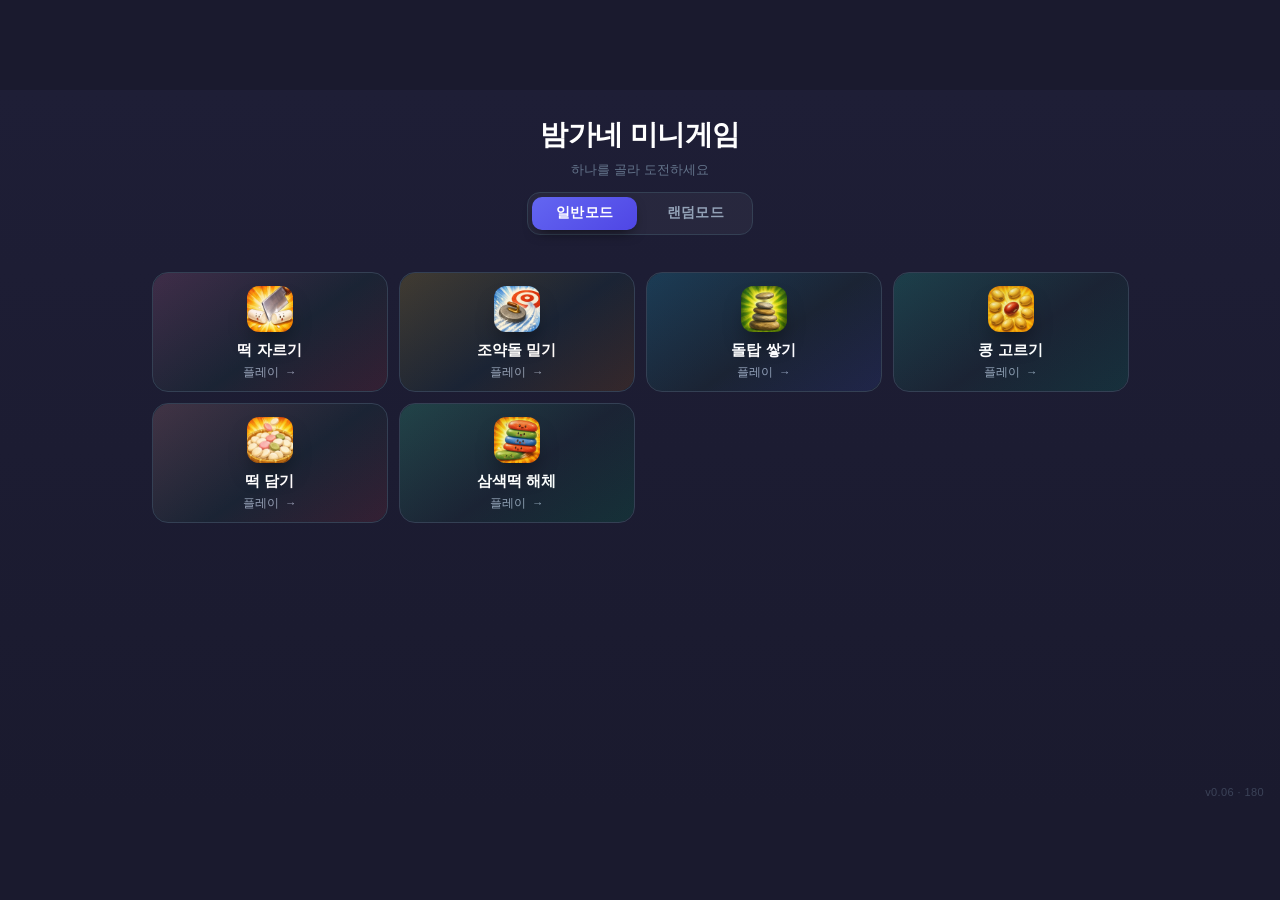
==== index.html @ a65d3664 "배포 1.11 — 조약돌이 더 부드럽게 밀린다, 성공기준 10px **미끄러짐을 두 단계로 나눴다**  "가다가 금방 뚝 멈춘다" 는 말을 듣고 재 보니 원인이 반대였다. 마찰이 " ====
<!doctype html>
<html lang="ko">
<head>
<meta charset="utf-8">
<meta name="viewport" content="width=device-width, initial-scale=1">
<!-- 게임 화면들은 이 줄을 갖고 있는데 목록만 빠져 있었다.
     그래서 게임은 새 파일로 도는데 목록은 옛것을 붙잡고 있어,
     화면 구석 버전 표시가 실제와 어긋나 보였다. -->
<meta http-equiv="cache-control" content="no-cache">
<link rel="icon" href="data:image/svg+xml,%3Csvg xmlns='http://www.w3.org/2000/svg' viewBox='0 0 32 32'%3E%3Crect width='32' height='32' rx='7' fill='%231a1a2e'/%3E%3Ccircle cx='16' cy='16' r='8.5' fill='none' stroke='%23ec4899' stroke-width='3'/%3E%3Ccircle cx='16' cy='16' r='2.5' fill='%23ec4899'/%3E%3C/svg%3E">
<title>밤가네 미니게임</title>
<link rel="stylesheet" href="common.css?v=180">
<style>
  /* 무대는 잘라 내기만 하고 스크롤이 없다. 목록은 게임이 늘수록 길어지므로
     이 칸만 굴러가게 해 둔다. 아래쪽에 여백을 둬야 마지막 줄이 바닥에 붙지 않는다. */
  .hub { position: absolute; inset: 0; display: flex;
         flex-direction: column; align-items: center;
         padding: 26px 0 28px; overflow-y: auto; overscroll-behavior: contain;
         --accent-1: #6366f1; --accent-2: #4f46e5; }
  /* 굴림대는 얇게. 방송 화면에 굵은 막대가 지나가면 눈에 거슬린다. */
  .hub::-webkit-scrollbar { width: 9px; }
  .hub::-webkit-scrollbar-track { background: transparent; }
  .hub::-webkit-scrollbar-thumb { background: rgba(255,255,255,.16);
                                  border-radius: 5px; border: 2px solid transparent;
                                  background-clip: content-box; }
  .hub::-webkit-scrollbar-thumb:hover { background: rgba(255,255,255,.3);
                                        background-clip: content-box; }
  .hub h1 { font-size: 28px; font-weight: 800; letter-spacing: -.5px; }
  .hub .lead { margin-top: 7px; font-size: 13px; color: var(--text-faint); }

  /* 모드 고르는 자리. 두 칸짜리 토글이라 지금 어느 쪽인지가 한눈에 보인다. */
  .modes { margin-top: 13px; display: flex; gap: 6px; padding: 4px;
           background: rgba(255,255,255,.045); border: 1px solid var(--line);
           border-radius: 13px; }
  .modes button {
    padding: 7px 24px 8px; font: inherit; font-size: 13.5px; font-weight: 700;
    color: var(--text-dim); background: none; border: 0; border-radius: 10px;
    cursor: pointer; letter-spacing: .2px;
    transition: background .16s, color .16s;
  }
  .modes button:hover { color: #fff; }
  .modes button.on {
    color: #fff; background: linear-gradient(145deg, var(--accent-1), var(--accent-2));
    box-shadow: 0 6px 14px -6px rgba(0,0,0,.8);
  }
  .modes button.on:hover { color: #fff; }

  /* 랜덤이 도는 동안 나오는 한 줄. 자리를 늘 차지해서 화면이 덜컥이지 않게 한다. */
  .note { margin-top: 9px; height: 17px; font-size: 12.5px; color: var(--text-faint);
          letter-spacing: .2px; }
  .note b { color: #fff; }

  /* 4열. 게임이 늘어 무대(720px) 를 넘기면 목록을 휠로 굴려 본다.
     열을 늘리거나 카드를 줄이면 게임이 더 늘 때마다 또 손봐야 한다.
     굴리게 두면 몇 개가 되든 그대로 쓴다. */
  .grid { margin-top: 11px; display: grid;
          grid-template-columns: repeat(4, 236px); gap: 11px; }

  /* 랜덤이 도는 동안은 카드를 눌러도 들어가지 않는다 */
  .grid.spinning .game { pointer-events: none; }

  /* 룰렛이 지금 짚고 있는 카드 */
  .game.spot { transform: translateY(-3px);
               border-color: rgba(255,255,255,.85);
               box-shadow: 0 0 0 2px rgba(255,255,255,.35),
                           0 16px 30px -14px rgba(0,0,0,.9); }
  /* 걸린 카드 */
  .game.won { animation: won-pop .55s ease-out; border-color: #fff; }
  @keyframes won-pop {
    0%   { transform: translateY(-3px) scale(1); }
    35%  { transform: translateY(-6px) scale(1.05); }
    100% { transform: translateY(-3px) scale(1); }
  }

  .game {
    display: flex; flex-direction: column; align-items: center;
    padding: 13px 16px 11px; text-decoration: none; color: inherit;
    transition: transform .18s, border-color .18s;
  }
  .game:hover { transform: translateY(-3px);
                border-color: color-mix(in srgb, var(--accent-1) 55%, var(--line)); }
  .game .tile { width: 46px; height: 46px; border-radius: 12px; }
  .game .tile svg { width: 25px; height: 25px; }

  /* .tile.pic 은 common.css 에 있다. 게임 상단 바도 같은 그림을 쓰기 때문이다. */
  .game .name { margin-top: 9px; font-size: 15px; font-weight: 700; }
  .game .go   { margin-top: 5px; font-size: 11.5px; color: var(--text-dim); }

  /* 아직 만들지 않은 게임. 자리만 잡아 두고 눌러도 넘어가지 않는다. */
  .game.soon { opacity: .38; cursor: default; }
  .game.soon:hover { transform: none; border-color: var(--line); }
  .game.soon .tile { filter: grayscale(.7); box-shadow: none; }
  .game.soon .go { color: var(--text-faint); }

  /* 이미 깬 게임. 랜덤모드일 때만 이렇게 보인다 —
     일반모드에서는 다시 하고 싶으면 그냥 누르면 된다. */
  .grid.rand .game.cleared { opacity: .3; pointer-events: none; }
  .grid.rand .game.cleared .tile { filter: grayscale(.85); box-shadow: none; }
  .grid.rand .game.cleared .go { color: var(--text-faint); }
  /* 깼다는 표시. 흐린 카드 위에서도 보이도록 초록으로 둔다. */
  .grid.rand .game.cleared .go::after { content: " ✓"; color: #4ade80; }

  /* 깬 기록을 지우는 버튼. 깬 것이 하나도 없으면 아예 안 보인다 —
     늘 떠 있으면 누를 일 없는 버튼이 화면만 차지한다. */
  .reset {
    margin-top: 9px; padding: 5px 13px 6px;
    font: inherit; font-size: 11.5px; font-weight: 700; letter-spacing: .2px;
    color: var(--text-dim); background: rgba(255,255,255,.05);
    border: 1px solid var(--line); border-radius: 9px; cursor: pointer;
    transition: background .16s, color .16s, border-color .16s;
  }
  .reset:hover { color: #fff; background: rgba(255,255,255,.1);
                 border-color: rgba(255,255,255,.3); }
  .reset[hidden] { display: none; }
</style>
</head>
<body>
<div id="fit"><div class="stage">
  <div class="hub">
    <h1>밤가네 미니게임</h1>
    <p class="lead">하나를 골라 도전하세요</p>
    <div class="modes">
      <button id="mNormal" class="on">일반모드</button>
      <button id="mRandom">랜덤모드</button>
    </div>
    <button class="reset" id="reset" hidden>깬 게임 초기화</button>
    <div class="note" id="note"></div>
    <div class="grid" id="grid"></div>
  </div>
</div></div>

<script src="common.js?v=180"></script>
<script src="sound.js?v=180"></script>
<script>
"use strict";

// 게임 목록. 여기에 한 줄 추가하면 허브에 바로 나온다.
//
// img 가 있으면 그 그림을 타일에 꽉 채워 넣고, 없으면 icon 의 선 그림을 쓴다.
// 2D 로 바꾼 게임부터 하나씩 그림을 붙여 나간다.
const GAMES = [
  { file: "ricecut.html",   name: "떡 자르기",       c1: "#ec4899", c2: "#e11d48", icon: "knife",
    img: "assets/_icons/ricecut.webp?v=180" },
  { file: "curling.html",   name: "조약돌 밀기",     c1: "#f59e0b", c2: "#ea580c", icon: "target",
    img: "assets/_icons/curling.webp?v=180" },
  { file: "stack.html",     name: "돌탑 쌓기",       c1: "#0ea5e9", c2: "#4f46e5", icon: "stack",
    img: "assets/_icons/stack.webp?v=180" },
  { file: "oddone.html",    name: "콩 고르기",       c1: "#14b8a6", c2: "#0d9488", icon: "odd",
    img: "assets/_icons/oddone.webp?v=180" },
  { file: "fill.html",      name: "떡 담기",         c1: "#fb7185", c2: "#e11d48", icon: "basket",
    img: "assets/_icons/fill.webp?v=180" },
  { file: "tower.html",     name: "삼색떡 해체",    c1: "#34d399", c2: "#059669", icon: "tower",
    img: "assets/_icons/tower.webp?v=180" },
];

// 아이콘은 선으로만 그린다. 배경 타일 색이 게임을 구분해 준다.
const ICONS = {
  knife: '<rect x="3" y="9" width="18" height="6" rx="3"/><path d="M12 3v18"/>',
  grid:  '<rect x="4" y="4" width="16" height="16" rx="2"/><path d="M9 4v16M15 4v16M4 9h16M4 15h16"/>',
  wire:  '<path d="M3 12c3-7 6 7 9 0s6 7 9 0"/>',
  watch: '<circle cx="12" cy="13" r="7"/><path d="M9 3h6M12 3v3M12 13l3-2.5"/>',
  target:'<circle cx="12" cy="12" r="8"/><circle cx="12" cy="12" r="4.5"/><circle cx="12" cy="12" r="1.2"/>',
  stack: '<rect x="4" y="16" width="16" height="4" rx="1"/><rect x="6.5" y="11" width="11" height="4" rx="1"/><rect x="9" y="6" width="6" height="4" rx="1"/>',
  bolt:  '<path d="M13 3 6 13h5l-1 8 7-10h-5z"/>',
  rings: '<circle cx="12" cy="12" r="8.5"/><circle cx="12" cy="12" r="4"/>',
  drop:  '<path d="M12 20a7 7 0 0 0 7-7c0-5-7-10-7-10S5 8 5 13a7 7 0 0 0 7 7z"/>',
  odd:   '<rect x="3" y="3" width="7" height="7" rx="1.5"/>'
       + '<rect x="14" y="3" width="7" height="7" rx="1.5"/>'
       + '<rect x="3" y="14" width="7" height="7" rx="1.5"/>'
       + '<circle cx="17.5" cy="17.5" r="4"/>',
  shear: '<path d="M4 4l10 10M20 4L10 14"/><circle cx="7" cy="18" r="2.6"/>'
       + '<circle cx="17" cy="18" r="2.6"/>',
  dial:  '<circle cx="12" cy="12" r="8"/><path d="M12 12l4-4M12 4v2"/>',
  // 후보 게임 아이콘
  basket:'<path d="M4 10h16l-1.6 9H5.6z"/><path d="M8 10l2.5-5M16 10l-2.5-5"/>',
  tower: '<rect x="5" y="16" width="14" height="4" rx="2"/>'
       + '<rect x="6.5" y="10.5" width="11" height="4" rx="2"/>'
       + '<rect x="8" y="5" width="8" height="4" rx="2"/>',
  beat:  '<path d="M4 18l9-9"/><path d="M12 10l4-4a2.5 2.5 0 0 1 3.5 3.5l-4 4z"/>'
       + '<path d="M4 18l-1 3 3-1"/>',
  doors: '<rect x="2.5" y="5" width="5" height="14" rx="1"/>'
       + '<rect x="9.5" y="5" width="5" height="14" rx="1"/>'
       + '<rect x="16.5" y="5" width="5" height="14" rx="1"/>'
       + '<path d="M6 12h.01M13 12h.01M20 12h.01"/>',
  // 곶감 두름 — 줄에 꿴 곶감을 몇 개인지 센다
  count: '<path d="M4 5h16"/><circle cx="8" cy="10" r="3"/><circle cx="15" cy="10" r="3"/>'
       + '<circle cx="8" cy="17" r="3"/><circle cx="15" cy="17" r="3"/>',
  // 장대와 떨어지는 감
  pole:  '<path d="M4 20L16 6"/><circle cx="18" cy="5" r="2.6"/>'
       + '<circle cx="11" cy="16" r="2.2"/><circle cx="6" cy="12" r="1.8"/>',
  // 장독 항아리 — 두드려 소리를 듣는다
  jar:   '<path d="M8 6h8l1.5 3c1.5 2 1.5 8 0 10H6.5c-1.5-2-1.5-8 0-10z"/>'
       + '<path d="M6 6h12"/>',
  // 연과 연줄
  kite:  '<path d="M12 3l6 6-6 6-6-6z"/><path d="M12 15v6"/><path d="M10 21c2-1 2-2 4-3"/>',
};

const grid = document.getElementById("grid");
for (const g of GAMES) {
  // 아직 안 만든 게임은 링크로 두지 않는다. 눌러도 아무 일이 없어야 한다.
  const a = document.createElement(g.soon ? "div" : "a");
  if (!g.soon) a.href = g.file;
  a.className = "game card tinted" + (g.soon ? " soon" : "");
  a.style.setProperty("--accent-1", g.c1);
  a.style.setProperty("--accent-2", g.c2);
  // 2D 그림이 있으면 타일을 그림으로 채우고, 없으면 예전 선 그림을 쓴다.
  const tile = g.img
    ? '<div class="tile pic"><img src="' + g.img + '" alt=""></div>'
    : '<div class="tile"><svg viewBox="0 0 24 24">' + ICONS[g.icon] + "</svg></div>";
  a.innerHTML = tile
    + '<div class="name">' + g.name + "</div>"
    + '<div class="go">' + (g.soon ? "준비 중" : "플레이 &nbsp;→") + "</div>";
  if (g.file) a.dataset.file = g.file;
  grid.appendChild(a);
}

/* ── 모드 ────────────────────────────────────────────────
   일반모드 — 목록에서 골라서 들어간다. 처음에는 늘 이쪽이다.
   랜덤모드 — 카드에 불이 차례로 돌다가 하나에 멈추고 그 게임으로 들어간다.

   바로 넘겨 버리지 않고 굳이 돌리는 이유는 방송용이기 때문이다.
   도는 몇 초가 "뭐 걸려라" 하는 시간이 되고 채팅이 반응할 틈이 된다.
   즉시 이동하면 시청자에게는 그냥 게임이 시작된 것과 구별되지 않는다. */

const mNormal = document.getElementById("mNormal");
const mRandom = document.getElementById("mRandom");
const note    = document.getElementById("note");

const reset = document.getElementById("reset");

// 준비 중인 게임은 뽑히면 안 된다
const 만든것 = [...grid.children].filter((el) => !el.classList.contains("soon"));

/* 이미 깬 게임은 랜덤 뽑기에서 뺀다.

   기록은 게임 화면에서 성공할 때 브라우저에 적힌다(common.js 의 깬기록).
   여기서는 읽어서 카드에 표시만 하고, 뽑을 때 빼면 된다.

   일반모드에서는 빼지 않는다 — 깬 게임을 다시 해보고 싶을 수 있고,
   그걸 막을 이유가 없다. 랜덤모드에서만 흐려지고 안 걸린다. */
let playable = 만든것;

function 깬것표시() {
  const 깸 = 깬기록.목록();
  let 수 = 0;
  for (const el of 만든것) {
    const 깼다 = 깸.indexOf(el.dataset.file) >= 0;
    el.classList.toggle("cleared", 깼다);
    if (깼다) 수++;
  }
  playable = 만든것.filter((el) => !el.classList.contains("cleared"));
  reset.hidden = 수 === 0;
  reset.textContent = "깬 게임 초기화 (" + 수 + ")";
  return 수;
}
깬것표시();

let spinTimer = 0;

function clearMarks() {
  for (const el of 만든것) el.classList.remove("spot", "won");
}

function toNormal() {
  clearTimeout(spinTimer); spinTimer = 0;
  clearMarks();
  grid.classList.remove("spinning", "rand");
  mNormal.classList.add("on");
  mRandom.classList.remove("on");
  note.textContent = "";
}

function toRandom() {
  // 이미 랜덤모드가 켜져 있어도 누르면 다시 돌아야 한다.
  // 게임에 들어갔다 뒤로가기로 돌아오면 랜덤모드가 켜진 채로 남는데,
  // 그때 이 버튼이 먹지 않으면 일반모드를 눌렀다 다시 눌러야 한다.
  // 진짜로 도는 중일 때만 막는다.
  if (grid.classList.contains("spinning")) return;
  mRandom.classList.add("on");
  mNormal.classList.remove("on");
  grid.classList.add("rand");
  깬것표시();
  spin();
}

function spin() {
  const n = playable.length;
  if (n === 0) {
    // 다 깼다. 그냥 아무 일도 안 일어나면 버튼이 고장 난 줄 안다.
    note.innerHTML = "<b>다 깼습니다</b> &nbsp;·&nbsp; 초기화하고 다시 하세요";
    return;
  }
  if (n === 1) { land(0); return; }      // 하나뿐이면 돌릴 것이 없다

  clearTimeout(spinTimer);               // 남아 있던 예약이 있으면 먼저 치운다
  grid.classList.add("spinning");
  clearMarks();

  // 걸릴 카드를 먼저 정하고, 거기서 멈추도록 걸음 수를 맞춘다.
  // 돌다가 멈춘 자리를 결과로 삼으면 게임 수에 따라 확률이 치우친다.
  // 걸릴 카드를 먼저 정한다. 그리고 **출발점**을 옮겨서 거기 멈추게 한다.
  //
  // 걸음 수를 늘려 맞추는 방법도 있지만 그러면 안 된다. 뒤로 갈수록 한 걸음이
  // 느려지는 구조라, 게임이 12개일 때 걸음 수가 22~33 으로 벌어지면
  // 도는 시간이 3.2초에서 6.4초까지 널뛴다. 출발점만 바꾸면 늘 같은 시간이다.
  //
  // 걸음 21, 50ms 로 시작해 한 걸음마다 7% 씩 느려진다
  //   → 50·(1.07^22−1)/0.07 ≈ 2.4초. 여기에 걸린 카드 보여주는 0.8초가 붙는다.
  // 더 끌면 방송에서 늘어지고, 더 짧으면 뭐가 도는지 보이지도 않는다.
  const winner = Math.floor(Math.random() * n);
  const steps = 21;
  const start = ((winner - steps) % n + n) % n;

  let i = 0;
  let wait = 50;                         // 처음엔 빠르게

  (function step() {
    const 지금 = (start + i) % n;
    playable[(start + i - 1 + n) % n].classList.remove("spot");
    playable[지금].classList.add("spot");
    Sound.crackle(0.8);
    note.textContent = "고르는 중…";

    if (i >= steps) { land(지금); return; }
    i++;
    wait *= 1.07;                        // 점점 느려진다
    spinTimer = setTimeout(step, wait);
  })();
}

function land(k) {
  spinTimer = 0;
  clearMarks();
  const el = playable[k];
  el.classList.add("spot", "won");
  const 이름 = el.querySelector(".name").textContent;
  note.innerHTML = "<b>" + 이름 + "</b> 걸렸습니다";
  Sound.success();

  // 걸린 카드를 잠깐 보여준 뒤에 넘어간다. 바로 넘기면 뭐가 걸렸는지 안 보인다.
  spinTimer = setTimeout(() => { location.href = el.getAttribute("href"); }, 800);
}

mNormal.addEventListener("click", toNormal);
mRandom.addEventListener("click", toRandom);

reset.addEventListener("click", () => {
  clearTimeout(spinTimer); spinTimer = 0;
  clearMarks();
  grid.classList.remove("spinning");
  깬기록.비우기();
  깬것표시();
  note.innerHTML = "<b>초기화</b> 했습니다";
  Sound.tick(1.3);
});

/* 게임에 들어갔다가 브라우저 뒤로가기로 돌아오면, 브라우저는 이 화면을
   떠날 때 모습 그대로 되살린다(bfcache). 룰렛이 돌던 상태에서 넘어갔으므로
   돌아오면 "도는 중" 인 채로 얼어 있고, 죽은 예약도 남아 있다.
   그대로 두면 랜덤모드 버튼이 먹지 않는다. 돌아올 때마다 풀어 준다.

   모드 토글은 건드리지 않는다. 랜덤모드로 갔다 왔으면 랜덤모드인 것이 맞고,
   그 상태에서 버튼을 누르면 바로 다시 돌아간다. */
addEventListener("pageshow", () => {
  clearTimeout(spinTimer); spinTimer = 0;
  clearMarks();
  grid.classList.remove("spinning");
  note.textContent = "";
  // 방금 그 게임을 깨고 돌아온 것일 수 있다. 기록을 다시 읽는다.
  깬것표시();
});
</script>
</body>
</html>
---- common.css ----
/* ─────────────────────────────────────────────────────────────
   밤가네 미니게임 — 공통 디자인
   모든 화면이 같은 크기의 무대(stage) 위에 그려진다.
   창을 어떻게 늘려도 비율이 고정되므로 OBS 구도가 틀어지지 않는다.
   ───────────────────────────────────────────────────────────── */

:root {
  /* 무대 크기 — 이 값이 모든 게임에서 동일하다.
     16:9 로 둔 이유: OBS 방송 화면과 같은 비율이라 창 캡처가 딱 맞고,
     배경 그림도 별도 주문 없이 그대로 들어간다. */
  --stage-w: 1280px;
  --stage-h: 720px;

  --bg:        #1a1a2e;
  --bg-top:    #1e1e36;
  --surface:   #1e2839;
  --surface-2: #182030;
  --line:      #344054;
  --line-soft: #2a3446;

  --text:      #ffffff;
  --text-dim:  #94a3b8;
  --text-faint:#64748b;

  --radius:    16px;
  --radius-sm: 12px;

  /* 게임마다 이 두 개만 바꾸면 강조색이 통째로 바뀐다 */
  --accent-1: #ec4899;
  --accent-2: #e11d48;

  /* 성공은 게임 색과 상관없이 항상 초록. 한눈에 알아보게 한다. */
  --ok: #22c55e;

  /* 시작·다시 버튼도 게임 색과 무관하게 항상 같은 핑크로 둔다.
     게임을 바꿔도 "누르는 자리"가 늘 같은 색이라 헷갈리지 않는다. */
  --btn-1: #ec4899;
  --btn-2: #e11d48;
}

* { box-sizing: border-box; margin: 0; padding: 0; }

html, body {
  height: 100%;
  background: var(--bg);
  color: var(--text);
  font-family: "Pretendard Variable", Pretendard, "맑은 고딕", "Malgun Gothic",
               -apple-system, "Segoe UI", sans-serif;
  -webkit-user-select: none; user-select: none;
  overflow: hidden;
}

/* ── 조작 프레임 ────────────────────────────────────────────
   방송은 OBS 창 캡처로 이 창을 통째로 잡아 화면에 얹는다.
   게임마다 조작 자리가 제각각이면 게임을 바꿀 때마다 방송 배치를 다시 잡아야 한다.
   그래서 모든 게임의 조작 화면이 이 한 틀 안에서만 돌게 한다.

   768 × 432 는 16:9 다. 잘라낸 결과가 그대로 방송 규격이 되도록 맞췄다.
   무대(1280×720)의 정확히 0.6배이기도 하다.

   규칙 카드·버튼·상단바는 프레임 밖이다. 진행자만 보면 되는 것들이라
   방송 화면에 안 나와도 된다.

   조작 알맹이가 이 틀보다 크면 안에 맞게 줄인다. 줄일 때는 그 게임의
   px 값을 전부 같은 수로 곱해야 한다 — 비율이 그대로여야 실력 기준이 안 바뀐다. */
:root { --play-w: 768px; --play-h: 432px; }

/* 프레임이 어디인지 눈으로 보려면 무대에 frame 을 붙인다.
   확인용이라 평소에는 안 보인다. */
.stage.frame .playslot { outline: 2px dashed rgba(255, 80, 80, .85); outline-offset: 0; }

/* 무대를 화면 가운데에 두고, 창 크기에 맞춰 통째로 확대·축소한다 */
#fit {
  position: fixed; inset: 0;
  display: grid; place-items: center;
  /* 트랙 크기를 화면에 못 박는다.
     이 줄이 없으면 트랙이 무대 원본 폭(1280px)까지 늘어난다.
     화면이 그보다 좁으면 — 휴대폰 세로가 그렇다 — 무대가 통째로
     화면 밖으로 밀려나 아무것도 안 보인다. 축소는 되지만 자리가 틀린다. */
  grid-template: 100% / 100%;
  overflow: hidden;
  background: var(--bg);
}
/* 확대 배율(--fit)과 회전(--rot)을 변수로 둔다.
   흔들림 같은 연출이 transform 을 덮어써도 배율이 풀리지 않게 하려는 것이다.
   --rot 은 휴대폰 세로 화면에서만 90deg 가 된다. 아래 fitStage 참고. */
.stage {
  width: var(--stage-w);
  height: var(--stage-h);
  position: relative;
  transform-origin: center center;
  transform: rotate(var(--rot, 0deg)) scale(var(--fit, 1));
  background: linear-gradient(180deg, var(--bg-top), var(--bg));
  overflow: hidden;
}

/* 화면이 켜질 때 한 번 부드럽게 떠오른다 */
#fit { animation: fade-in .3s ease-out; }
@keyframes fade-in { from { opacity: 0; } to { opacity: 1; } }

/* ── 카드 ───────────────────────────────────────────────── */
.card {
  position: relative;
  background: linear-gradient(145deg, var(--surface), var(--surface-2));
  border: 1px solid var(--line);
  border-radius: var(--radius);
}
/* 모서리에 강조색을 아주 옅게 깔아 카드마다 성격을 준다 */
.card.tinted::before {
  content: ""; position: absolute; inset: 0;
  border-radius: inherit; pointer-events: none;
  background: linear-gradient(145deg,
              color-mix(in srgb, var(--accent-1) 16%, transparent),
              transparent 55%,
              color-mix(in srgb, var(--accent-2) 14%, transparent));
}

/* ── 아이콘 타일 ─────────────────────────────────────────── */
.tile {
  display: grid; place-items: center;
  width: 64px; height: 64px;
  border-radius: var(--radius);
  background: linear-gradient(145deg, var(--accent-1), var(--accent-2));
  box-shadow: 0 14px 24px -10px rgba(0, 0, 0, .7);
}
.tile svg { width: 34px; height: 34px; stroke: #fff; fill: none;
            stroke-width: 2.4; stroke-linecap: round; stroke-linejoin: round; }
.tile.sm { width: 44px; height: 44px; border-radius: 12px; }
.tile.sm svg { width: 24px; height: 24px; }

/* 2D 그림 타일. 그림이 타일을 꽉 채우므로 밑에 깔린 색 그라데이션은 가려진다.
   목록 화면과 게임 상단 바가 같은 그림을 쓰게 하려고 공용에 둔다 —
   한쪽에만 두면 목록에서 본 그림과 들어가서 보는 그림이 달라진다. */
.tile.pic { background: none; overflow: hidden; border-radius: 15px; }
.tile.pic img { width: 100%; height: 100%; display: block; }
.tile.sm.pic { border-radius: 12px; }

/* ── 게임 화면 상단 바 ───────────────────────────────────── */
.topbar {
  height: 88px; display: flex; align-items: center; gap: 14px;
  padding: 0 28px; background: rgba(22, 22, 40, .92);
  border-bottom: 1px solid var(--line-soft);
}
.back {
  width: 38px; height: 38px; display: grid; place-items: center;
  border-radius: 10px; color: var(--text-dim);
  font-size: 22px; text-decoration: none; cursor: pointer;
}
.back:hover { background: rgba(255, 255, 255, .06); color: #fff; }
.titles h1 { font-size: 19px; font-weight: 700; letter-spacing: -.2px; }
.titles p  { font-size: 11px; color: var(--text-faint); margin-top: 3px; }

/* 소리 조절 — 상단 바 오른쪽 끝 */
.sndbox { margin-left: auto; position: relative; }
.mute {
  width: 40px; height: 40px;
  display: grid; place-items: center; cursor: pointer;
  border: 1px solid var(--line-soft); border-radius: 11px;
  background: transparent; color: var(--text-dim);
}
.mute:hover { background: rgba(255, 255, 255, .06); color: #fff; }
.mute svg { width: 19px; height: 19px; stroke: currentColor; fill: none;
            stroke-width: 2; stroke-linecap: round; stroke-linejoin: round; }
.mute.off { color: var(--text-faint); }

/* 펼쳐지는 손잡이 판. 상단 바 위에 겹쳐 뜨므로 자리를 차지하지 않는다 —
   자리를 내주면 게임 화면이 그만큼 밀려서 방송 배치가 어긋난다. */
.sndpanel {
  position: absolute; top: 47px; right: 0; z-index: 40;
  width: 208px; padding: 13px 15px 15px;
  background: rgba(20, 20, 36, .97);
  border: 1px solid var(--line-soft); border-radius: 13px;
  box-shadow: 0 18px 34px -12px rgba(0, 0, 0, .8);
  display: none;
}
.sndbox.open .sndpanel { display: block; }

.sndrow { display: grid; grid-template-columns: 1fr auto; gap: 2px 8px; cursor: pointer; }
.sndrow + .sndrow { margin-top: 13px; }
.sndrow .nm { font-size: 12.5px; font-weight: 700; color: var(--text-dim); }
.sndrow .pc { font-size: 12px; color: var(--text-faint);
              font-variant-numeric: tabular-nums; }

.sndrow input[type="range"] {
  grid-column: 1 / -1; width: 100%; margin: 7px 0 0; height: 16px;
  -webkit-appearance: none; appearance: none; background: transparent; cursor: pointer;
}
.sndrow input[type="range"]::-webkit-slider-runnable-track {
  height: 5px; border-radius: 3px; background: rgba(255, 255, 255, .14);
}
.sndrow input[type="range"]::-moz-range-track {
  height: 5px; border-radius: 3px; background: rgba(255, 255, 255, .14);
}
.sndrow input[type="range"]::-webkit-slider-thumb {
  -webkit-appearance: none; appearance: none;
  width: 15px; height: 15px; margin-top: -5px; border-radius: 50%;
  background: linear-gradient(145deg, var(--accent-1), var(--accent-2));
  border: 2px solid rgba(255, 255, 255, .9);
}
.sndrow input[type="range"]::-moz-range-thumb {
  width: 15px; height: 15px; border-radius: 50%; border: 2px solid rgba(255, 255, 255, .9);
  background: var(--accent-2);
}
/* 0 일 때는 손잡이도 꺼진 색으로. 숫자를 안 봐도 꺼졌다는 게 보여야 한다. */
.sndrow input.zero::-webkit-slider-thumb { background: #555a6b; border-color: rgba(255,255,255,.4); }
.sndrow input.zero::-moz-range-thumb { background: #555a6b; border-color: rgba(255,255,255,.4); }

/* ── 게임 화면 본문: 게임 영역 + 우측 규칙 ─────────────────
   규칙 카드는 자리를 차지하지 않고 떠 있다.
   한 칸을 내주면 게임이 그만큼 왼쪽으로 밀려서, 화면 한가운데에
   있어야 할 게임 요소가 무대 중심에서 벗어난다. */
.body {
  position: absolute; inset: 88px 0 0 0;
  display: grid; grid-template-columns: 1fr;
  padding: 24px 28px 28px;
}
.play { display: grid; place-items: center; }
.rules {
  position: absolute; right: 28px; top: 24px; width: 236px;
  padding: 20px 20px 22px;
}
.rules h2 { font-size: 12px; font-weight: 600; color: var(--text-dim); margin-bottom: 14px; }
.rules li { list-style: none; font-size: 12.5px; color: #cbd5e1;
            line-height: 1.5; padding-left: 12px; position: relative; margin-bottom: 9px; }
.rules li::before { content: "·"; position: absolute; left: 0; color: var(--text-faint); }
/* 성공 기준 줄은 한눈에 들어오게. 성공 판정과 같은 초록으로 맞춘다 —
   "이 색이 나오면 성공"이라는 것을 화면 여기저기서 같은 색으로 말해 준다.
   [성공기준] 딱지가 붙은 줄 전체를 물들인다. */
.rules li:has(b) { color: #4ade80; }
.rules li:has(b)::before { color: #4ade80; opacity: .8; }
.rules li b { color: #4ade80; font-weight: 700; letter-spacing: -.2px; }

/* ── 버튼 ───────────────────────────────────────────────────
   시작 · 자르기 · 다시가 모두 같은 버튼이다. 글자만 바뀐다.
   그래서 크기와 위치가 저절로 맞는다. */
.btn {
  font: inherit; font-weight: 800;
  font-size: var(--verdict-size); letter-spacing: 8px;
  color: #fff; cursor: pointer; box-sizing: border-box;
  /* 위쪽 성공·실패 칸과 크기를 정확히 맞추기 위해 테두리 두께까지 같게 둔다.
     아래쪽 여백을 줄인 만큼 ::after 안내 문구가 들어간다. */
  border: 2px solid transparent;
  min-width: 260px; padding: 6px 40px 5px; border-radius: 14px;
  background: linear-gradient(145deg, var(--btn-1), var(--btn-2));
  box-shadow: 0 14px 26px -14px var(--btn-2);
}
.btn:hover  { filter: brightness(1.08); }
.btn:active { transform: translateY(1px); }

/* 조작 안내는 버튼 안에 넣는다. 버튼 글자가 시작→자르기→다시 로 바뀌어도
   남아 있어야 하므로 ::after 로 붙인다. */
.btn::after {
  content: "(space)"; display: block;
  font-size: 12px; font-weight: 600; letter-spacing: 0;
  opacity: .75; margin-top: 3px;
}
.hint { display: none; }

/* 목록 화면 오른쪽 아래 구석의 버전. 시청자에게는 의미 없는 글자라
   눈에 안 띄게 두되, 두 화면을 견줄 때는 읽을 수 있을 만큼만 남긴다. */
#ver {
  position: absolute; right: 16px; bottom: 12px;
  font-size: 11px; letter-spacing: .4px;
  color: var(--text-faint); opacity: .45;
  font-variant-numeric: tabular-nums; pointer-events: none;
}

/* 홈으로 나가는 버튼. 시작 버튼 오른쪽에 작게 붙는다.
   위쪽 상단바에도 뒤로가기(←)가 있지만 화면 맨 위 구석이라 멀다.
   판이 끝나고 손이 이미 시작 버튼에 있을 때 바로 누를 수 있어야 한다.

   자리를 흐름에 끼워 넣지 않고 띄워서 붙인다. 나란히 놓으면 둘을 합친
   폭이 가운데 정렬되면서 시작 버튼이 왼쪽으로 밀리는데,
   게임 화면 구성이 전부 그 버튼을 가운데 두고 잡혀 있기 때문이다. */
.controls { position: relative; }
.btn.home {
  /* 도전 버튼 오른끝이 50%+130px 이다. 45px 쯤 떼어 놓아야 딸린 버튼이 아니라
     따로 있는 버튼으로 보인다. 오른쪽 규칙 카드(1016)와도 안 겹친다. */
  position: absolute; top: 50%; left: calc(50% + 175px);
  transform: translateY(-50%);
  min-width: 0; padding: 9px 15px 10px;
  font-size: 13px; font-weight: 700; letter-spacing: .5px;
  border-radius: 10px; text-decoration: none; white-space: nowrap;
  background: linear-gradient(145deg, #3b82f6, #2563eb);
  box-shadow: 0 8px 16px -10px #1d4ed8;
}
.btn.home::after { content: none; }        /* (space) 안내는 시작 버튼만 */
.btn.home:active { transform: translateY(-50%) translateY(1px); }

/* ── 판정 ───────────────────────────────────────────────────
   "성공 · 오차 · 다시" 세 글자 크기를 하나로 맞춘다.
   성공 기준만 작게 남겨 참고용으로 둔다. */
:root { --verdict-size: 30px; }

.verdict { text-align: center; }
/* 성공·실패 칸은 아래 버튼과 똑같은 크기로 맞춘다 */
.verdict .mark {
  display: inline-block; box-sizing: border-box;
  min-width: 260px; padding: 14px 40px; border-radius: 14px;
  font-size: var(--verdict-size); font-weight: 800; letter-spacing: 8px;
  border: 2px solid transparent;
}
/* 아래 버튼은 색이 꽉 차 있어 더 커 보인다.
   판정 칸에도 옅은 배경을 깔아 두 블록의 무게를 맞춘다. */
.verdict.ok .mark {
  border-color: var(--ok); color: #eafff2;
  background: color-mix(in srgb, var(--ok) 18%, transparent);
}
.verdict.fail .mark {
  border-color: var(--line); color: #cbd5e1;
  background: rgba(255, 255, 255, .05);
}
.verdict .detail { margin-top: 18px; font-size: var(--verdict-size); font-weight: 800; }
.verdict .sub    { margin-top: 8px; font-size: 12.5px; color: var(--text-dim); }

/* ── 판정 연출 ───────────────────────────────────────────────
   결과가 툭 나타나기만 하면 방송에서 순간이 안 산다.
   성공은 초록 광채가 한 번 퍼지고, 실패는 화면이 짧게 흔들린다. */

.verdict { animation: verdict-in .34s cubic-bezier(.2, .9, .25, 1.35) both; }
@keyframes verdict-in {
  from { opacity: 0; transform: translateY(12px) scale(.93); }
  to   { opacity: 1; transform: none; }
}

/* 성공 칸에서 초록 테두리가 한 번 퍼져 나간다 */
.verdict.ok .mark { animation: mark-pulse 1s ease-out .1s; }
@keyframes mark-pulse {
  0%   { box-shadow: 0 0 0 0 color-mix(in srgb, var(--ok) 60%, transparent); }
  70%  { box-shadow: 0 0 0 18px transparent; }
  100% { box-shadow: 0 0 0 0 transparent; }
}
/* 실패 칸은 고개를 젓듯 좌우로 */
.verdict.fail .mark { animation: mark-no .3s ease-out .06s; }
@keyframes mark-no {
  0%, 100% { transform: translateX(0); }
  25%      { transform: translateX(-7px); }
  75%      { transform: translateX(7px); }
}

/* 무대 전체에 한 번 덮이는 빛. 가장자리에서 안쪽으로 스민다.
   기본값을 투명으로 둔다. 애니메이션이 돌지 않는 상황에서도
   덮개가 화면에 남지 않게 하려는 것이다. */
.fx { position: absolute; inset: 0; pointer-events: none; z-index: 5; opacity: 0; }

/* 성공 — 한 박자에 세 겹이 겹친다.
   ① 흰 빛이 확 터지고 ② 초록이 가장자리로 번지고 ③ 고리가 퍼져 나간다.
   가장자리 번짐 하나만 있던 예전에는 "떴다" 는 느낌이 없었다. */
.fx-ok {
  background:
    radial-gradient(circle at center, rgba(255,255,255,.55) 0%, transparent 38%),
    radial-gradient(ellipse at center, transparent 40%,
                    color-mix(in srgb, var(--ok) 46%, transparent) 100%);
  animation: fx-bloom .62s cubic-bezier(.12,.8,.3,1) forwards;
}
@keyframes fx-bloom {
  0%   { opacity: 0;  transform: scale(1.10); }
  8%   { opacity: 1;  transform: scale(1.00); }
  30%  { opacity: .7; }
  100% { opacity: 0;  transform: scale(1.02); }
}

/* 퍼져 나가는 고리. 터진 자리가 어디인지 눈이 따라가게 해 준다. */
.fx-ring {
  position: absolute; left: 50%; top: 50%; width: 220px; height: 220px;
  margin: -110px 0 0 -110px; border-radius: 50%;
  border: 3px solid color-mix(in srgb, var(--ok) 85%, #fff);
  pointer-events: none; z-index: 6; opacity: 0;
  animation: fx-ring .58s cubic-bezier(.1,.75,.3,1) forwards;
}
@keyframes fx-ring {
  0%   { opacity: .9; transform: scale(.25); border-width: 5px; }
  100% { opacity: 0;  transform: scale(3.6); border-width: 1px; }
}

/* 실패 — 붉은 기가 안쪽까지 밀고 들어오고 화면이 잠깐 어두워진다 */
.fx-fail {
  background:
    radial-gradient(circle at center, rgba(0,0,0,.30) 0%, transparent 55%),
    radial-gradient(ellipse at center, transparent 34%, rgba(225, 29, 72, .52) 100%);
  animation: fx-hit .46s ease-out forwards;
}
@keyframes fx-hit {
  0%   { opacity: 0; }
  7%   { opacity: 1; }
  40%  { opacity: .55; }
  100% { opacity: 0; }
}

/* 흔들림에도 확대 배율과 회전을 그대로 물려준다. 안 그러면 화면이 튄다.
   폭을 키우고 앞쪽에 몰아 넣었다. 처음 한 방이 세야 맞은 느낌이 난다. */
.stage.shake { animation: stage-shake .40s cubic-bezier(.2,.7,.3,1); }
@keyframes stage-shake {
  0%       { transform: rotate(var(--rot, 0deg)) scale(var(--fit, 1)) translate(0, 0); }
  8%       { transform: rotate(var(--rot, 0deg)) scale(var(--fit, 1)) translate(-15px, 6px); }
  20%      { transform: rotate(var(--rot, 0deg)) scale(var(--fit, 1)) translate(13px, -6px); }
  34%      { transform: rotate(var(--rot, 0deg)) scale(var(--fit, 1)) translate(-10px, 4px); }
  50%      { transform: rotate(var(--rot, 0deg)) scale(var(--fit, 1)) translate(7px, -3px); }
  68%      { transform: rotate(var(--rot, 0deg)) scale(var(--fit, 1)) translate(-4px, 2px); }
  84%      { transform: rotate(var(--rot, 0deg)) scale(var(--fit, 1)) translate(2px, -1px); }
  100%     { transform: rotate(var(--rot, 0deg)) scale(var(--fit, 1)) translate(0, 0); }
}

/* 성공 순간 화면이 한 번 부풀었다 돌아온다.
   흔들림이 "맞았다" 면 이건 "터졌다" 에 해당한다. */
.stage.punch { animation: stage-punch .34s cubic-bezier(.15,.85,.3,1); }
@keyframes stage-punch {
  0%   { transform: rotate(var(--rot, 0deg)) scale(var(--fit, 1)); }
  22%  { transform: rotate(var(--rot, 0deg)) scale(calc(var(--fit, 1) * 1.022)); }
  100% { transform: rotate(var(--rot, 0deg)) scale(var(--fit, 1)); }
}

/* 움직임을 줄여 달라는 설정이면 연출을 모두 끈다 */
@media (prefers-reduced-motion: reduce) {
  #fit, .verdict, .verdict .mark, .fx, .stage.shake { animation: none; }
  .fx { display: none; }
}
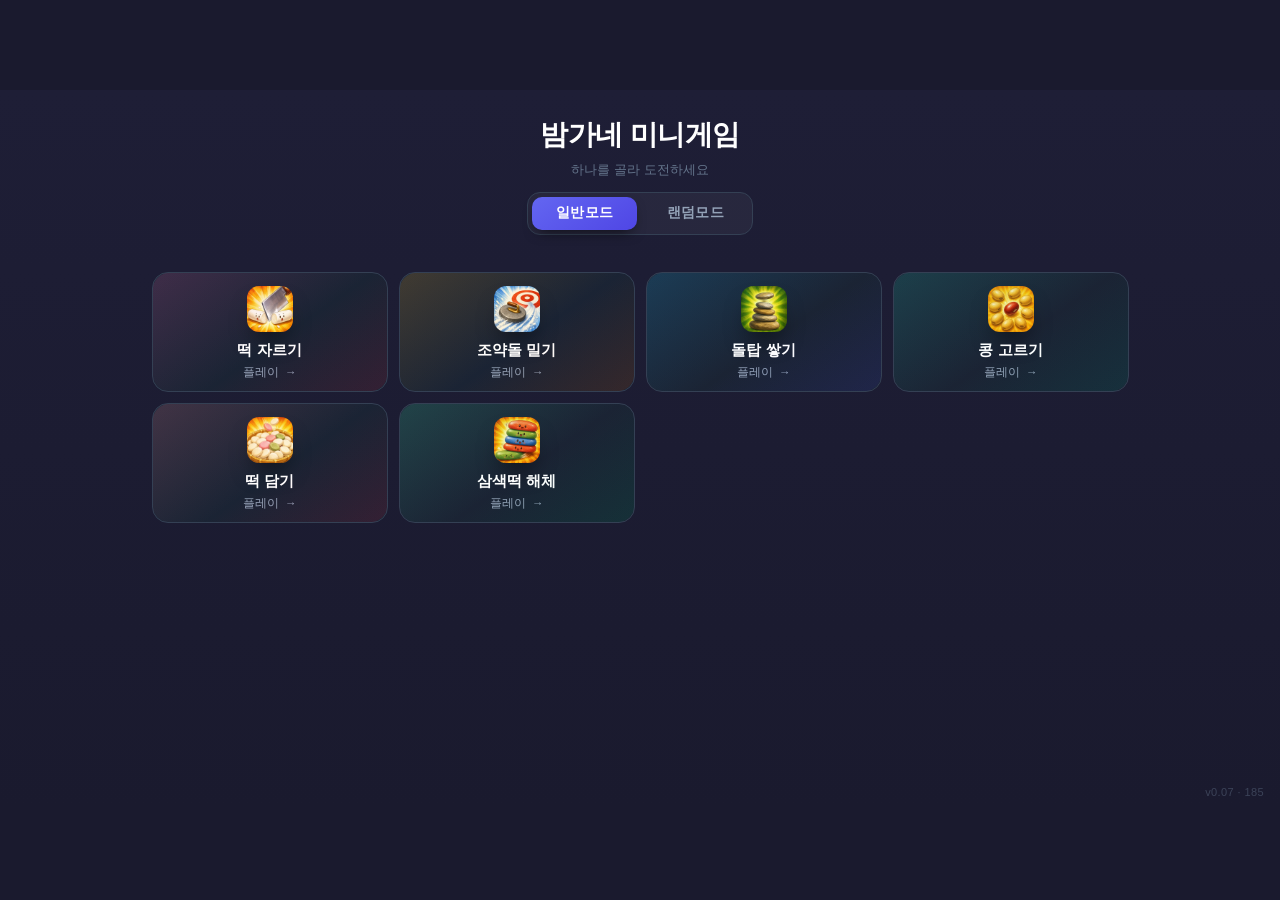
==== commit 8d3eb783: "배포 1.12 — 홈화면 배경음악, 떡 담기 흐트러져 담기기 홈화면 배경음악 (3번 곡 고정)   틀기 시작하는 자리가 상단 바(.topbar)가 있는 화면만 대상으로 잡아서   " ====
--- a/index.html
+++ b/index.html
@@ -9,7 +9,7 @@
 <meta http-equiv="cache-control" content="no-cache">
 <link rel="icon" href="data:image/svg+xml,%3Csvg xmlns='http://www.w3.org/2000/svg' viewBox='0 0 32 32'%3E%3Crect width='32' height='32' rx='7' fill='%231a1a2e'/%3E%3Ccircle cx='16' cy='16' r='8.5' fill='none' stroke='%23ec4899' stroke-width='3'/%3E%3Ccircle cx='16' cy='16' r='2.5' fill='%23ec4899'/%3E%3C/svg%3E">
 <title>밤가네 미니게임</title>
-<link rel="stylesheet" href="common.css?v=180">
+<link rel="stylesheet" href="common.css?v=185">
 <style>
   /* 무대는 잘라 내기만 하고 스크롤이 없다. 목록은 게임이 늘수록 길어지므로
      이 칸만 굴러가게 해 둔다. 아래쪽에 여백을 둬야 마지막 줄이 바닥에 붙지 않는다. */
@@ -129,8 +129,8 @@
   </div>
 </div></div>
 
-<script src="common.js?v=180"></script>
-<script src="sound.js?v=180"></script>
+<script src="common.js?v=185"></script>
+<script src="sound.js?v=185"></script>
 <script>
 "use strict";
 
@@ -140,17 +140,17 @@
 // 2D 로 바꾼 게임부터 하나씩 그림을 붙여 나간다.
 const GAMES = [
   { file: "ricecut.html",   name: "떡 자르기",       c1: "#ec4899", c2: "#e11d48", icon: "knife",
-    img: "assets/_icons/ricecut.webp?v=180" },
+    img: "assets/_icons/ricecut.webp?v=185" },
   { file: "curling.html",   name: "조약돌 밀기",     c1: "#f59e0b", c2: "#ea580c", icon: "target",
-    img: "assets/_icons/curling.webp?v=180" },
+    img: "assets/_icons/curling.webp?v=185" },
   { file: "stack.html",     name: "돌탑 쌓기",       c1: "#0ea5e9", c2: "#4f46e5", icon: "stack",
-    img: "assets/_icons/stack.webp?v=180" },
+    img: "assets/_icons/stack.webp?v=185" },
   { file: "oddone.html",    name: "콩 고르기",       c1: "#14b8a6", c2: "#0d9488", icon: "odd",
-    img: "assets/_icons/oddone.webp?v=180" },
+    img: "assets/_icons/oddone.webp?v=185" },
   { file: "fill.html",      name: "떡 담기",         c1: "#fb7185", c2: "#e11d48", icon: "basket",
-    img: "assets/_icons/fill.webp?v=180" },
+    img: "assets/_icons/fill.webp?v=185" },
   { file: "tower.html",     name: "삼색떡 해체",    c1: "#34d399", c2: "#059669", icon: "tower",
-    img: "assets/_icons/tower.webp?v=180" },
+    img: "assets/_icons/tower.webp?v=185" },
 ];
 
 // 아이콘은 선으로만 그린다. 배경 타일 색이 게임을 구분해 준다.
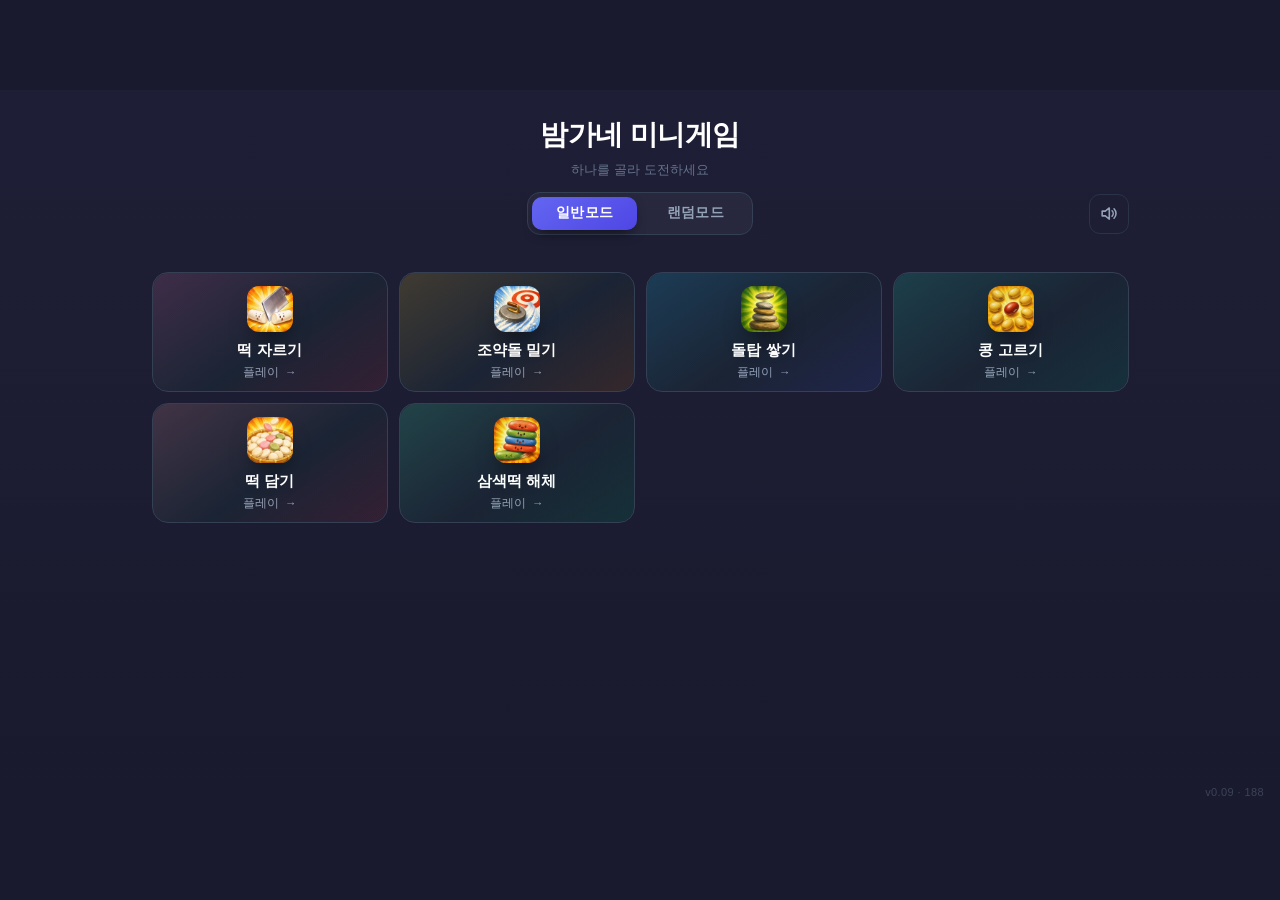
==== commit 541a00bc: "배포 1.13 — 홈화면 소리 조절, 전체 음소거 토글 홈화면에도 소리 조절   상단 바에만 붙어 있어서 게임에 들어가야만 소리를 줄일 수 있었다.   붙일 자리를 찾을 때 상단 " ====
--- a/index.html
+++ b/index.html
@@ -9,7 +9,7 @@
 <meta http-equiv="cache-control" content="no-cache">
 <link rel="icon" href="data:image/svg+xml,%3Csvg xmlns='http://www.w3.org/2000/svg' viewBox='0 0 32 32'%3E%3Crect width='32' height='32' rx='7' fill='%231a1a2e'/%3E%3Ccircle cx='16' cy='16' r='8.5' fill='none' stroke='%23ec4899' stroke-width='3'/%3E%3Ccircle cx='16' cy='16' r='2.5' fill='%23ec4899'/%3E%3C/svg%3E">
 <title>밤가네 미니게임</title>
-<link rel="stylesheet" href="common.css?v=185">
+<link rel="stylesheet" href="common.css?v=188">
 <style>
   /* 무대는 잘라 내기만 하고 스크롤이 없다. 목록은 게임이 늘수록 길어지므로
      이 칸만 굴러가게 해 둔다. 아래쪽에 여백을 둬야 마지막 줄이 바닥에 붙지 않는다. */
@@ -28,8 +28,27 @@
   .hub h1 { font-size: 28px; font-weight: 800; letter-spacing: -.5px; }
   .hub .lead { margin-top: 7px; font-size: 13px; color: var(--text-faint); }
 
-  /* 모드 고르는 자리. 두 칸짜리 토글이라 지금 어느 쪽인지가 한눈에 보인다. */
-  .modes { margin-top: 13px; display: flex; gap: 6px; padding: 4px;
+  /* 모드 고르는 가로줄.
+
+     소리 조절을 이 줄 오른쪽 끝에 붙인다. 같은 줄에 넣되 **띄워서** 놓는 것은
+     모드 토글이 화면 정가운데를 지켜야 하기 때문이다. 같은 흐름에 나란히 두면
+     소리 조절 너비의 절반만큼 토글이 왼쪽으로 밀린다.
+
+     오른쪽 끝은 **목록의 오른쪽 끝선**에 맞춘다. 무대 가장자리에 붙이면 목록보다
+     한참 밖으로 나가 혼자 떠 보인다. 줄 너비를 목록 너비로 맞춰 두고 오른쪽에
+     붙이는 방식인데, 그 너비는 아래 스크립트가 목록을 재서 넣는다 —
+     여기에 977px 이라고 박아 두면 열 수가 바뀔 때 어긋난다.
+
+     z-index 를 주는 것은 꼭 필요하다. transform 이 붙은 상자는 그 자체로
+     쌓임 맥락을 만들어서, 안에 있는 판의 z-index 가 밖으로 통하지 않는다.
+     그대로 두면 판이 뒤에 오는 타일에 가린다. */
+  .moderow { position: relative; margin-top: 13px;
+             display: flex; justify-content: center; }
+  .moderow .sndbox { position: absolute; right: 0; top: 50%; z-index: 50;
+                     transform: translateY(-50%); margin-left: 0; }
+
+  /* 두 칸짜리 토글이라 지금 어느 쪽인지가 한눈에 보인다. */
+  .modes { display: flex; gap: 6px; padding: 4px;
            background: rgba(255,255,255,.045); border: 1px solid var(--line);
            border-radius: 13px; }
   .modes button {
@@ -119,9 +138,11 @@
   <div class="hub">
     <h1>밤가네 미니게임</h1>
     <p class="lead">하나를 골라 도전하세요</p>
-    <div class="modes">
-      <button id="mNormal" class="on">일반모드</button>
-      <button id="mRandom">랜덤모드</button>
+    <div class="moderow sndmount">
+      <div class="modes">
+        <button id="mNormal" class="on">일반모드</button>
+        <button id="mRandom">랜덤모드</button>
+      </div>
     </div>
     <button class="reset" id="reset" hidden>깬 게임 초기화</button>
     <div class="note" id="note"></div>
@@ -129,8 +150,8 @@
   </div>
 </div></div>
 
-<script src="common.js?v=185"></script>
-<script src="sound.js?v=185"></script>
+<script src="common.js?v=188"></script>
+<script src="sound.js?v=188"></script>
 <script>
 "use strict";
 
@@ -140,17 +161,17 @@
 // 2D 로 바꾼 게임부터 하나씩 그림을 붙여 나간다.
 const GAMES = [
   { file: "ricecut.html",   name: "떡 자르기",       c1: "#ec4899", c2: "#e11d48", icon: "knife",
-    img: "assets/_icons/ricecut.webp?v=185" },
+    img: "assets/_icons/ricecut.webp?v=188" },
   { file: "curling.html",   name: "조약돌 밀기",     c1: "#f59e0b", c2: "#ea580c", icon: "target",
-    img: "assets/_icons/curling.webp?v=185" },
+    img: "assets/_icons/curling.webp?v=188" },
   { file: "stack.html",     name: "돌탑 쌓기",       c1: "#0ea5e9", c2: "#4f46e5", icon: "stack",
-    img: "assets/_icons/stack.webp?v=185" },
+    img: "assets/_icons/stack.webp?v=188" },
   { file: "oddone.html",    name: "콩 고르기",       c1: "#14b8a6", c2: "#0d9488", icon: "odd",
-    img: "assets/_icons/oddone.webp?v=185" },
+    img: "assets/_icons/oddone.webp?v=188" },
   { file: "fill.html",      name: "떡 담기",         c1: "#fb7185", c2: "#e11d48", icon: "basket",
-    img: "assets/_icons/fill.webp?v=185" },
+    img: "assets/_icons/fill.webp?v=188" },
   { file: "tower.html",     name: "삼색떡 해체",    c1: "#34d399", c2: "#059669", icon: "tower",
-    img: "assets/_icons/tower.webp?v=185" },
+    img: "assets/_icons/tower.webp?v=188" },
 ];
 
 // 아이콘은 선으로만 그린다. 배경 타일 색이 게임을 구분해 준다.
@@ -214,6 +235,15 @@
   grid.appendChild(a);
 }
 
+/* 모드 줄의 너비를 목록 너비에 맞춘다. 소리 조절이 그 줄의 오른쪽 끝에 붙으므로
+   이렇게 해야 목록의 오른쪽 끝선과 딱 맞는다. 숫자를 박아 두지 않는 것은
+   배포 빌드가 게임 수에 따라 열 수를 바꾸기 때문이다 — 그때 같이 따라온다.
+
+   offsetWidth 를 쓰는 것은 무대에 걸린 확대·축소(--fit)를 타지 않는 값이라서다.
+   getBoundingClientRect 로 재면 창 크기에 따라 값이 달라진다. */
+const 모드줄 = document.querySelector(".moderow");
+if (모드줄) 모드줄.style.width = grid.offsetWidth + "px";
+
 /* ── 모드 ────────────────────────────────────────────────
    일반모드 — 목록에서 골라서 들어간다. 처음에는 늘 이쪽이다.
    랜덤모드 — 카드에 불이 차례로 돌다가 하나에 멈추고 그 게임으로 들어간다.
--- a/common.css
+++ b/common.css
@@ -174,6 +174,34 @@
   display: none;
 }
 .sndbox.open .sndpanel { display: block; }
+
+/* 전체 음소거 토글. 손잡이 위에 놓이고 아래와는 선으로 나눈다 —
+   두 갈래를 한꺼번에 끄는 것이라 같은 층으로 보이면 안 된다. */
+.sndmute {
+  width: 100%; display: flex; align-items: center; justify-content: space-between;
+  gap: 10px; padding: 0 0 12px; margin-bottom: 12px;
+  font: inherit; background: none; border: 0;
+  border-bottom: 1px solid var(--line-soft); cursor: pointer;
+}
+.sndmute .nm { font-size: 12.5px; font-weight: 700; color: var(--text-dim); }
+.sndmute:hover .nm { color: #fff; }
+.sndmute.on .nm { color: #fff; }
+/* 미닫이 손잡이. 켜지면 왼쪽 끝의 알이 오른쪽으로 간다 */
+.sndmute .sw {
+  position: relative; flex: none; width: 38px; height: 21px; border-radius: 11px;
+  background: rgba(255, 255, 255, .1); border: 1px solid var(--line-soft);
+  transition: background .16s;
+}
+.sndmute .sw::after {
+  content: ""; position: absolute; top: 2px; left: 2px;
+  width: 15px; height: 15px; border-radius: 50%; background: #8b90a3;
+  transition: transform .16s, background .16s;
+}
+.sndmute.on .sw { background: #6366f1; border-color: #6366f1; }
+.sndmute.on .sw::after { transform: translateX(17px); background: #fff; }
+
+/* 음소거 중에는 아래 손잡이를 흐리게. 만질 수는 있다 — 풀었을 때 쓸 값이다. */
+.sndpanel.muted .sndrow { opacity: .42; }
 
 .sndrow { display: grid; grid-template-columns: 1fr auto; gap: 2px 8px; cursor: pointer; }
 .sndrow + .sndrow { margin-top: 13px; }
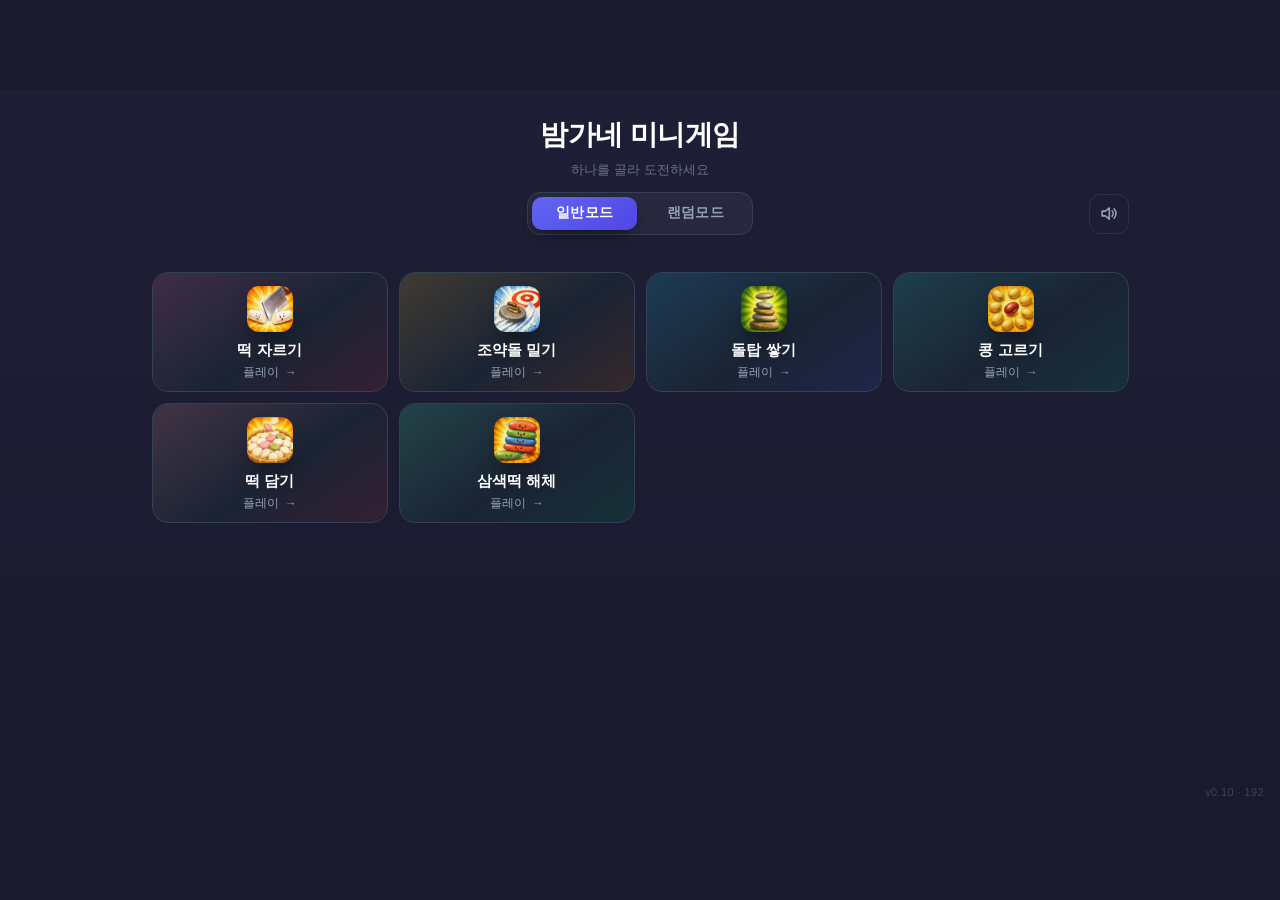
==== commit f5f897a4: "배포 1.14 — 소리 설정이 화면끼리 어긋나던 것 게임에서 소리를 줄이고 목록으로 돌아오면 목록은 줄이기 전 크기였다. 설정 자체는 브라우저 저장소에 잘 들어가 있었다. 이미 열" ====
--- a/index.html
+++ b/index.html
@@ -9,7 +9,7 @@
 <meta http-equiv="cache-control" content="no-cache">
 <link rel="icon" href="data:image/svg+xml,%3Csvg xmlns='http://www.w3.org/2000/svg' viewBox='0 0 32 32'%3E%3Crect width='32' height='32' rx='7' fill='%231a1a2e'/%3E%3Ccircle cx='16' cy='16' r='8.5' fill='none' stroke='%23ec4899' stroke-width='3'/%3E%3Ccircle cx='16' cy='16' r='2.5' fill='%23ec4899'/%3E%3C/svg%3E">
 <title>밤가네 미니게임</title>
-<link rel="stylesheet" href="common.css?v=188">
+<link rel="stylesheet" href="common.css?v=192">
 <style>
   /* 무대는 잘라 내기만 하고 스크롤이 없다. 목록은 게임이 늘수록 길어지므로
      이 칸만 굴러가게 해 둔다. 아래쪽에 여백을 둬야 마지막 줄이 바닥에 붙지 않는다. */
@@ -150,8 +150,8 @@
   </div>
 </div></div>
 
-<script src="common.js?v=188"></script>
-<script src="sound.js?v=188"></script>
+<script src="common.js?v=192"></script>
+<script src="sound.js?v=192"></script>
 <script>
 "use strict";
 
@@ -161,17 +161,17 @@
 // 2D 로 바꾼 게임부터 하나씩 그림을 붙여 나간다.
 const GAMES = [
   { file: "ricecut.html",   name: "떡 자르기",       c1: "#ec4899", c2: "#e11d48", icon: "knife",
-    img: "assets/_icons/ricecut.webp?v=188" },
+    img: "assets/_icons/ricecut.webp?v=192" },
   { file: "curling.html",   name: "조약돌 밀기",     c1: "#f59e0b", c2: "#ea580c", icon: "target",
-    img: "assets/_icons/curling.webp?v=188" },
+    img: "assets/_icons/curling.webp?v=192" },
   { file: "stack.html",     name: "돌탑 쌓기",       c1: "#0ea5e9", c2: "#4f46e5", icon: "stack",
-    img: "assets/_icons/stack.webp?v=188" },
+    img: "assets/_icons/stack.webp?v=192" },
   { file: "oddone.html",    name: "콩 고르기",       c1: "#14b8a6", c2: "#0d9488", icon: "odd",
-    img: "assets/_icons/oddone.webp?v=188" },
+    img: "assets/_icons/oddone.webp?v=192" },
   { file: "fill.html",      name: "떡 담기",         c1: "#fb7185", c2: "#e11d48", icon: "basket",
-    img: "assets/_icons/fill.webp?v=188" },
+    img: "assets/_icons/fill.webp?v=192" },
   { file: "tower.html",     name: "삼색떡 해체",    c1: "#34d399", c2: "#059669", icon: "tower",
-    img: "assets/_icons/tower.webp?v=188" },
+    img: "assets/_icons/tower.webp?v=192" },
 ];
 
 // 아이콘은 선으로만 그린다. 배경 타일 색이 게임을 구분해 준다.
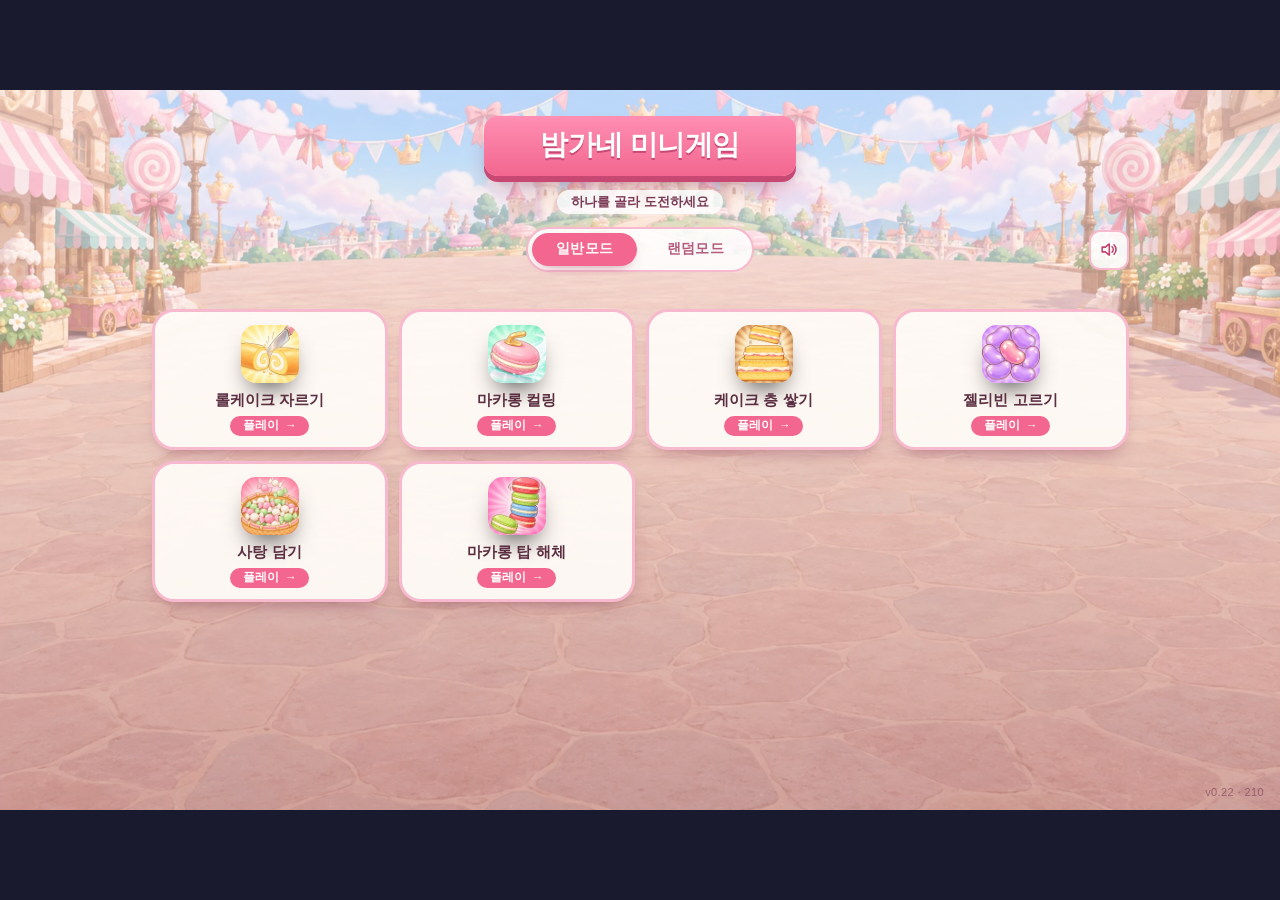
==== commit c1d89a6e: "배포 1.15 — 과자 왕국 테마 6종 + 홈화면 - 떡 자르기 → 롤케이크 자르기, 조약돌 밀기 → 마카롱 컬링, 돌탑 쌓기 → 케이크 층 쌓기,   콩 고르기 → 젤리빈 고르기" ====
--- a/index.html
+++ b/index.html
@@ -9,7 +9,7 @@
 <meta http-equiv="cache-control" content="no-cache">
 <link rel="icon" href="data:image/svg+xml,%3Csvg xmlns='http://www.w3.org/2000/svg' viewBox='0 0 32 32'%3E%3Crect width='32' height='32' rx='7' fill='%231a1a2e'/%3E%3Ccircle cx='16' cy='16' r='8.5' fill='none' stroke='%23ec4899' stroke-width='3'/%3E%3Ccircle cx='16' cy='16' r='2.5' fill='%23ec4899'/%3E%3C/svg%3E">
 <title>밤가네 미니게임</title>
-<link rel="stylesheet" href="common.css?v=192">
+<link rel="stylesheet" href="common.css?v=210">
 <style>
   /* 무대는 잘라 내기만 하고 스크롤이 없다. 목록은 게임이 늘수록 길어지므로
      이 칸만 굴러가게 해 둔다. 아래쪽에 여백을 둬야 마지막 줄이 바닥에 붙지 않는다. */
@@ -131,6 +131,65 @@
   .reset:hover { color: #fff; background: rgba(255,255,255,.1);
                  border-color: rgba(255,255,255,.3); }
   .reset[hidden] { display: none; }
+
+  /* ── 과자 왕국 테마 (홈화면) ─────────────────────────────────
+     시안 A(과자 왕국 광장)로 정했다 — assets/_style/sweets-v1/hub/mock-A.png.
+     사용자 조정 (2026-10-09): 안내 문구는 그대로, 플레이 표시와 카드 테두리는 게임마다 다른 색을 빼고
+     **분홍 하나로 통일**. 그래서 카드에 게임별 색(--accent-1/2)을 물들이던 tinted 층을 끈다.
+     배경 그림: assets/_hub/hub-bg.webp (왕관 축제 광장). 화면 장식만 바꾼다 — 목록·모드·랜덤 동작은 그대로. */
+  .stage { background: url('assets/_hub/hub-bg.webp?v=210') center / cover no-repeat; }
+  .stage::before { content: ""; position: absolute; inset: 0; pointer-events: none;
+                   background: linear-gradient(180deg, rgba(255,240,246,.55), rgba(255,240,246,.25) 40%,
+                                                       rgba(120,50,80,.25)); }
+  .hub { --pink: #f2668f; --pink-soft: #f6b9cd; --plum: #5b2f42; }
+  .hub::-webkit-scrollbar-thumb { background: rgba(194,65,111,.35); background-clip: content-box; }
+  .hub::-webkit-scrollbar-thumb:hover { background: rgba(194,65,111,.55); background-clip: content-box; }
+
+  /* 제목 — 리본 현수막 */
+  .hub h1 { padding: 10px 56px 12px; color: #fff; font-weight: 900;
+            background: linear-gradient(#ff8fb3, var(--pink)); border-radius: 14px;
+            box-shadow: 0 6px 0 #c84874, 0 14px 24px -10px rgba(120,30,60,.6);
+            text-shadow: 0 2px 0 #c84874; }
+  .hub .lead { margin-top: 14px; padding: 3px 14px; font-weight: 700; color: #7a3954;
+               background: rgba(255,255,255,.82); border-radius: 999px; }
+
+  /* 모드 토글 · 소리 단추 */
+  .hub .modes { background: rgba(255,255,255,.88); border: 2px solid var(--pink-soft); border-radius: 999px; }
+  .hub .modes button { color: #b45a7d; border-radius: 999px; font-weight: 800; }
+  .hub .modes button:hover { color: var(--pink); }
+  .hub .modes button.on { color: #fff; background: var(--pink); box-shadow: 0 6px 14px -8px rgba(160,40,80,.7); }
+  .hub .modes button.on:hover { color: #fff; }
+  .hub .mute { background: rgba(255,255,255,.88); border: 2px solid var(--pink-soft); color: #c2416f; }
+  .hub .mute:hover { background: #fff; color: var(--pink); }
+  .hub .mute.off { color: #c9a3b2; }
+
+  .hub .note { color: #7a3954; text-shadow: 0 1px 0 rgba(255,255,255,.8); font-weight: 700; }
+  .hub .note b { color: #c2416f; }
+  .hub .reset { color: #b45a7d; background: rgba(255,255,255,.88); border: 2px solid var(--pink-soft); border-radius: 999px; }
+  .hub .reset:hover { color: var(--pink); background: #fff; border-color: var(--pink); }
+
+  /* 게임 카드 — 크림색 쿠키 카드, 테두리는 분홍 하나 */
+  .hub .game.card { background: rgba(255,251,247,.95); border: 3px solid var(--pink-soft); border-radius: 22px;
+                    color: var(--plum); box-shadow: 0 10px 18px -10px rgba(120,40,70,.55); }
+  .hub .game.card.tinted::before { display: none; }
+  .hub .game:hover { border-color: var(--pink); }
+  .hub .game .tile { width: 58px; height: 58px; }
+  .hub .game .tile.pic { border-radius: 15px; }
+  .hub .game .name { margin-top: 8px; font-weight: 800; color: var(--plum); }
+  /* 플레이 표시 — 분홍 알약 하나로 통일 */
+  .hub .game .go { margin-top: 6px; padding: 2px 13px 3px; border-radius: 999px;
+                   font-weight: 700; color: #fff; background: var(--pink); }
+  .hub .game.soon .go { background: #cdb7c0; color: #fff; }
+  .hub .game.soon:hover { border-color: var(--pink-soft); }
+  .hub .grid.rand .game.cleared .go { background: #cdb7c0; color: #fff; }
+  .hub .grid.rand .game.cleared .go::after { color: #fff; }
+
+  /* 랜덤 룰렛 — 짚고 있는 카드는 분홍 빛, 걸린 카드는 진한 분홍 테두리 */
+  .hub .game.spot { border-color: #fff;
+                    box-shadow: 0 0 0 4px var(--pink), 0 0 22px rgba(242,102,143,.85); }
+  .hub .game.won { border-color: var(--pink); }
+
+  #ver { color: #7a3954; opacity: .6; }
 </style>
 </head>
 <body>
@@ -150,8 +209,8 @@
   </div>
 </div></div>
 
-<script src="common.js?v=192"></script>
-<script src="sound.js?v=192"></script>
+<script src="common.js?v=210"></script>
+<script src="sound.js?v=210"></script>
 <script>
 "use strict";
 
@@ -160,18 +219,18 @@
 // img 가 있으면 그 그림을 타일에 꽉 채워 넣고, 없으면 icon 의 선 그림을 쓴다.
 // 2D 로 바꾼 게임부터 하나씩 그림을 붙여 나간다.
 const GAMES = [
-  { file: "ricecut.html",   name: "떡 자르기",       c1: "#ec4899", c2: "#e11d48", icon: "knife",
-    img: "assets/_icons/ricecut.webp?v=192" },
-  { file: "curling.html",   name: "조약돌 밀기",     c1: "#f59e0b", c2: "#ea580c", icon: "target",
-    img: "assets/_icons/curling.webp?v=192" },
-  { file: "stack.html",     name: "돌탑 쌓기",       c1: "#0ea5e9", c2: "#4f46e5", icon: "stack",
-    img: "assets/_icons/stack.webp?v=192" },
-  { file: "oddone.html",    name: "콩 고르기",       c1: "#14b8a6", c2: "#0d9488", icon: "odd",
-    img: "assets/_icons/oddone.webp?v=192" },
-  { file: "fill.html",      name: "떡 담기",         c1: "#fb7185", c2: "#e11d48", icon: "basket",
-    img: "assets/_icons/fill.webp?v=192" },
-  { file: "tower.html",     name: "삼색떡 해체",    c1: "#34d399", c2: "#059669", icon: "tower",
-    img: "assets/_icons/tower.webp?v=192" },
+  { file: "ricecut.html",   name: "롤케이크 자르기",       c1: "#ec4899", c2: "#e11d48", icon: "knife",
+    img: "assets/_icons/ricecut-sweets.webp?v=210" },
+  { file: "curling.html",   name: "마카롱 컬링",     c1: "#f59e0b", c2: "#ea580c", icon: "target",
+    img: "assets/_icons/curling-sweets.webp?v=210" },
+  { file: "stack.html",     name: "케이크 층 쌓기",       c1: "#0ea5e9", c2: "#4f46e5", icon: "stack",
+    img: "assets/_icons/stack-sweets.webp?v=210" },
+  { file: "oddone.html",    name: "젤리빈 고르기",       c1: "#14b8a6", c2: "#0d9488", icon: "odd",
+    img: "assets/_icons/oddone-sweets.webp?v=210" },
+  { file: "fill.html",      name: "사탕 담기",       c1: "#fb7185", c2: "#e11d48", icon: "basket",
+    img: "assets/_icons/fill-candy.webp?v=210" },
+  { file: "tower.html",     name: "마카롱 탑 해체",    c1: "#34d399", c2: "#059669", icon: "tower",
+    img: "assets/_icons/tower-sweets.webp?v=210" },
 ];
 
 // 아이콘은 선으로만 그린다. 배경 타일 색이 게임을 구분해 준다.
@@ -209,6 +268,8 @@
   // 장대와 떨어지는 감
   pole:  '<path d="M4 20L16 6"/><circle cx="18" cy="5" r="2.6"/>'
        + '<circle cx="11" cy="16" r="2.2"/><circle cx="6" cy="12" r="1.8"/>',
+  // 베개 — 솜이 든 둥근 네모와 바느질 선
+  pillow:'<rect x="3" y="7" width="18" height="10" rx="4"/><path d="M7 7v10M17 7v10"/>',
   // 장독 항아리 — 두드려 소리를 듣는다
   jar:   '<path d="M8 6h8l1.5 3c1.5 2 1.5 8 0 10H6.5c-1.5-2-1.5-8 0-10z"/>'
        + '<path d="M6 6h12"/>',
--- a/common.css
+++ b/common.css
@@ -444,3 +444,44 @@
   .fx { display: none; }
 }
 
+
+/* ── 과자 왕국 테마 ─────────────────────────────────────────────
+   <body class="theme-sweets"> 를 단 게임에만 걸린다. 아직 한옥인 게임은 그대로다.
+   그림체 기준은 assets/_style/sweets-v1/_그림체.md.
+
+   배경이 밝은 파스텔이라 한옥 때는 없던 문제가 생긴다.
+   ① 흰 안내 글씨가 밝은 바닥에 묻힌다   → 글줄 뒤에 자두빛 반투명 받침
+   ② 짙은 남색 규칙 카드가 혼자 떠 보인다 → 크림빛 카드에 갈색 글씨
+   ③ 한옥 배경을 누르던 갈색 덧칠이 파스텔을 탁하게 만든다 → 자두빛으로 옅게
+   여기 한 곳에서 정해 두어야 게임마다 받침 색이 달라지는 일이 없다.
+   화면 장식만 바꾼다. 판정·규칙과는 상관이 없다. */
+body.theme-sweets .topbar {
+  background: rgba(110, 46, 78, .42);
+  border-bottom-color: rgba(255, 255, 255, .18);
+}
+body.theme-sweets .stage::before {
+  background: linear-gradient(180deg, rgba(70,24,48,.10) 0%, rgba(70,24,48,0) 26%,
+                                      rgba(70,24,48,.06) 62%, rgba(70,24,48,.30) 100%);
+}
+/* 안내줄 받침. 글자 폭만큼만 깔리도록 width: fit-content + 좌우 margin auto.
+   비어 있을 때는 받침만 숨긴다 — 자리를 없애면 글이 생길 때 아래 버튼이 덜컥 밀린다. */
+body.theme-sweets .status,
+body.theme-sweets .ratio {
+  color: #f6e3ee;
+  text-shadow: 0 2px 6px rgba(40, 10, 26, .55);
+  width: fit-content; margin-left: auto; margin-right: auto;
+  padding: 2px 18px 4px;
+  background: rgba(92, 34, 64, .62); border-radius: 999px;
+  box-shadow: 0 6px 18px -8px rgba(40, 10, 26, .7);
+}
+body.theme-sweets .status:empty,
+body.theme-sweets .ratio:empty { background: transparent; box-shadow: none; }
+body.theme-sweets .rules.card {
+  background: rgba(255, 249, 251, .90); border-color: #f4c2d4;
+}
+body.theme-sweets .rules h2 { color: #c2416f; }
+body.theme-sweets .rules li { color: #5b3a47; word-break: keep-all; }
+body.theme-sweets .rules li::before { color: #d98aa8; }
+body.theme-sweets .rules li:has(b),
+body.theme-sweets .rules li:has(b)::before,
+body.theme-sweets .rules li b { color: #15924f; }
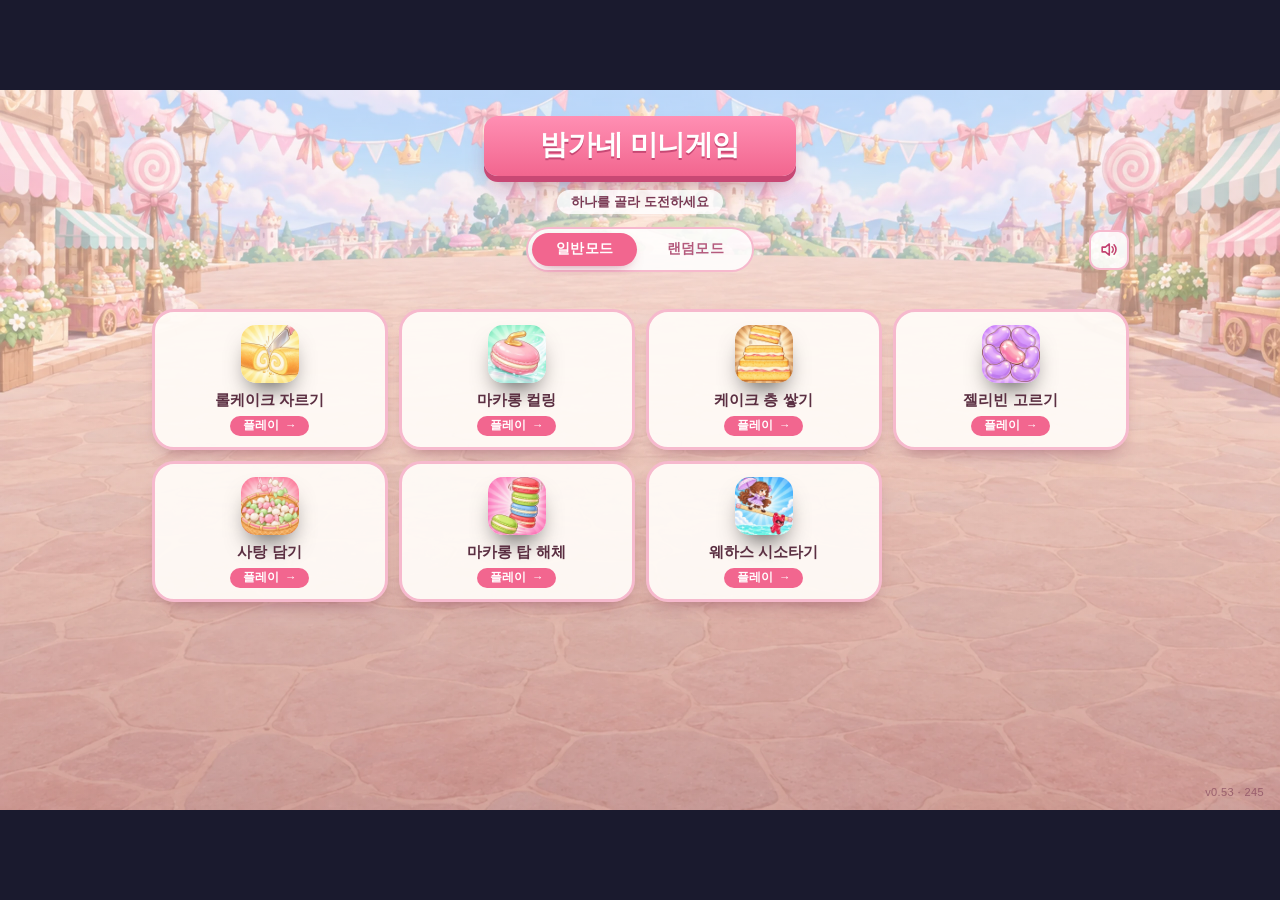
==== commit 5ca55b90: "배포 1.16 — 웨하스 시소타기 추가 - 새 게임 "웨하스 시소타기" (내부 0.53): 젤리곰이 매달린 시소 위에서 30초 버티기.   A·D(←→) 이동 · 스페이스 대시. " ====
--- a/index.html
+++ b/index.html
@@ -9,7 +9,7 @@
 <meta http-equiv="cache-control" content="no-cache">
 <link rel="icon" href="data:image/svg+xml,%3Csvg xmlns='http://www.w3.org/2000/svg' viewBox='0 0 32 32'%3E%3Crect width='32' height='32' rx='7' fill='%231a1a2e'/%3E%3Ccircle cx='16' cy='16' r='8.5' fill='none' stroke='%23ec4899' stroke-width='3'/%3E%3Ccircle cx='16' cy='16' r='2.5' fill='%23ec4899'/%3E%3C/svg%3E">
 <title>밤가네 미니게임</title>
-<link rel="stylesheet" href="common.css?v=210">
+<link rel="stylesheet" href="common.css?v=245">
 <style>
   /* 무대는 잘라 내기만 하고 스크롤이 없다. 목록은 게임이 늘수록 길어지므로
      이 칸만 굴러가게 해 둔다. 아래쪽에 여백을 둬야 마지막 줄이 바닥에 붙지 않는다. */
@@ -137,7 +137,7 @@
      사용자 조정 (2026-10-09): 안내 문구는 그대로, 플레이 표시와 카드 테두리는 게임마다 다른 색을 빼고
      **분홍 하나로 통일**. 그래서 카드에 게임별 색(--accent-1/2)을 물들이던 tinted 층을 끈다.
      배경 그림: assets/_hub/hub-bg.webp (왕관 축제 광장). 화면 장식만 바꾼다 — 목록·모드·랜덤 동작은 그대로. */
-  .stage { background: url('assets/_hub/hub-bg.webp?v=210') center / cover no-repeat; }
+  .stage { background: url('assets/_hub/hub-bg.webp?v=245') center / cover no-repeat; }
   .stage::before { content: ""; position: absolute; inset: 0; pointer-events: none;
                    background: linear-gradient(180deg, rgba(255,240,246,.55), rgba(255,240,246,.25) 40%,
                                                        rgba(120,50,80,.25)); }
@@ -209,8 +209,8 @@
   </div>
 </div></div>
 
-<script src="common.js?v=210"></script>
-<script src="sound.js?v=210"></script>
+<script src="common.js?v=245"></script>
+<script src="sound.js?v=245"></script>
 <script>
 "use strict";
 
@@ -220,17 +220,19 @@
 // 2D 로 바꾼 게임부터 하나씩 그림을 붙여 나간다.
 const GAMES = [
   { file: "ricecut.html",   name: "롤케이크 자르기",       c1: "#ec4899", c2: "#e11d48", icon: "knife",
-    img: "assets/_icons/ricecut-sweets.webp?v=210" },
+    img: "assets/_icons/ricecut-sweets.webp?v=245" },
   { file: "curling.html",   name: "마카롱 컬링",     c1: "#f59e0b", c2: "#ea580c", icon: "target",
-    img: "assets/_icons/curling-sweets.webp?v=210" },
+    img: "assets/_icons/curling-sweets.webp?v=245" },
   { file: "stack.html",     name: "케이크 층 쌓기",       c1: "#0ea5e9", c2: "#4f46e5", icon: "stack",
-    img: "assets/_icons/stack-sweets.webp?v=210" },
+    img: "assets/_icons/stack-sweets.webp?v=245" },
   { file: "oddone.html",    name: "젤리빈 고르기",       c1: "#14b8a6", c2: "#0d9488", icon: "odd",
-    img: "assets/_icons/oddone-sweets.webp?v=210" },
+    img: "assets/_icons/oddone-sweets.webp?v=245" },
   { file: "fill.html",      name: "사탕 담기",       c1: "#fb7185", c2: "#e11d48", icon: "basket",
-    img: "assets/_icons/fill-candy.webp?v=210" },
+    img: "assets/_icons/fill-candy.webp?v=245" },
   { file: "tower.html",     name: "마카롱 탑 해체",    c1: "#34d399", c2: "#059669", icon: "tower",
-    img: "assets/_icons/tower-sweets.webp?v=210" },
+    img: "assets/_icons/tower-sweets.webp?v=245" },
+  { file: "seesaw.html",    name: "웨하스 시소타기", c1: "#a78bfa", c2: "#7c3aed", icon: "seesaw",
+    img: "assets/_icons/seesaw-sweets.webp?v=245" },
 ];
 
 // 아이콘은 선으로만 그린다. 배경 타일 색이 게임을 구분해 준다.
@@ -270,6 +272,11 @@
        + '<circle cx="11" cy="16" r="2.2"/><circle cx="6" cy="12" r="1.8"/>',
   // 베개 — 솜이 든 둥근 네모와 바느질 선
   pillow:'<rect x="3" y="7" width="18" height="10" rx="4"/><path d="M7 7v10M17 7v10"/>',
+  // 외줄과 양산 — 줄 위에서 균형을 잡는다
+  rope:  '<path d="M2 18h20"/><path d="M12 18V8"/><path d="M7 8a5 3 0 0 1 10 0z"/>',
+  seesaw:'<path d="M3 14l18-4"/><path d="M12 12v-8"/><circle cx="8" cy="9" r="2"/>',
+  // 성문 — 아치 문과 성벽
+  gate:  '<path d="M4 21V11a8 8 0 0 1 16 0v10"/><path d="M9 21v-5a3 3 0 0 1 6 0v5"/><path d="M2 21h20"/>',
   // 장독 항아리 — 두드려 소리를 듣는다
   jar:   '<path d="M8 6h8l1.5 3c1.5 2 1.5 8 0 10H6.5c-1.5-2-1.5-8 0-10z"/>'
        + '<path d="M6 6h12"/>',
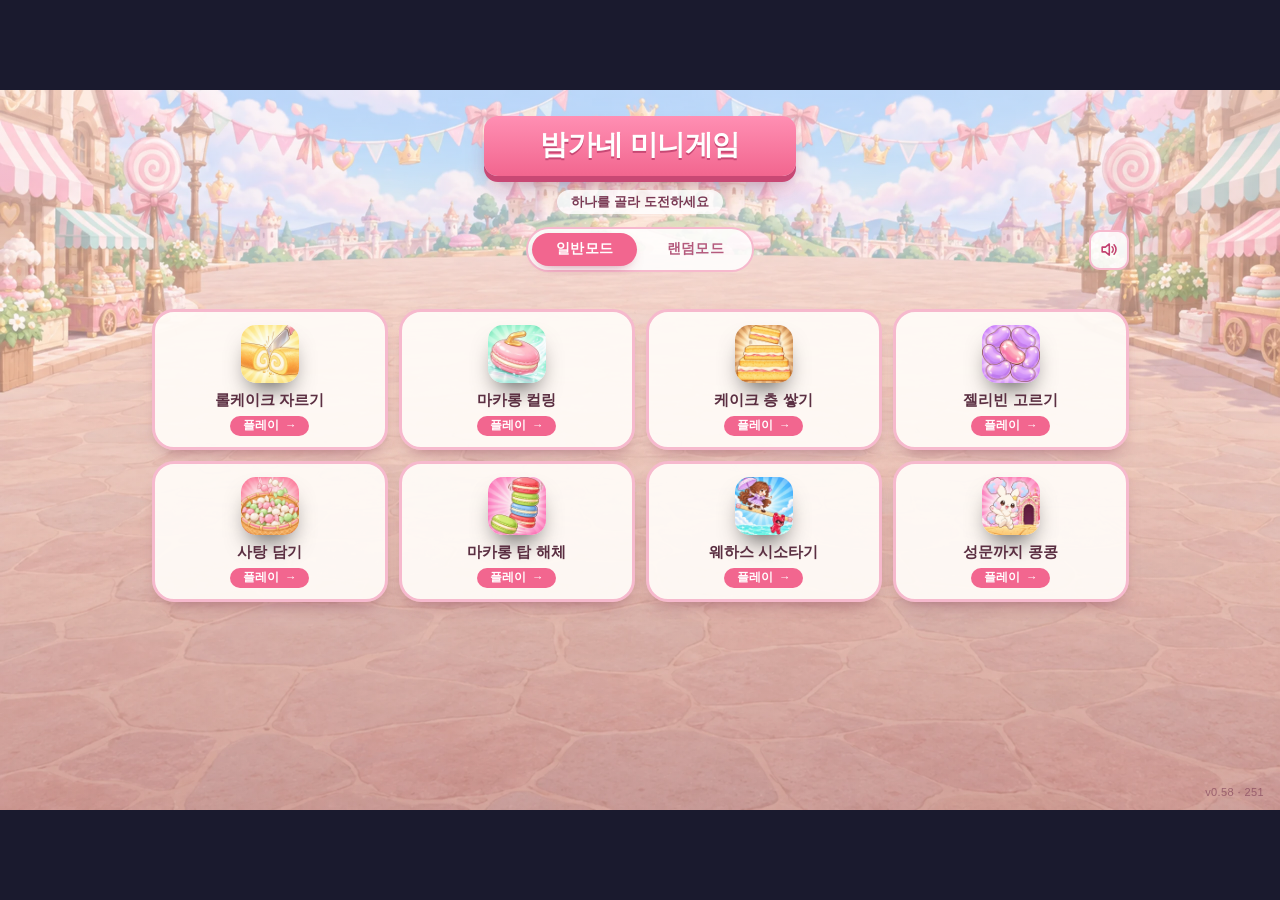
==== commit 8e4491ef: "배포 1.17 — 성문까지 콩콩 추가 · 시소타기 소리 다듬기 - 새 게임 "성문까지 콩콩" (내부 0.58): 솜사탕 토끼가 길 다섯 · 선로 · 쉼터 · 초코 강 여섯을 건너 " ====
--- a/index.html
+++ b/index.html
@@ -9,7 +9,7 @@
 <meta http-equiv="cache-control" content="no-cache">
 <link rel="icon" href="data:image/svg+xml,%3Csvg xmlns='http://www.w3.org/2000/svg' viewBox='0 0 32 32'%3E%3Crect width='32' height='32' rx='7' fill='%231a1a2e'/%3E%3Ccircle cx='16' cy='16' r='8.5' fill='none' stroke='%23ec4899' stroke-width='3'/%3E%3Ccircle cx='16' cy='16' r='2.5' fill='%23ec4899'/%3E%3C/svg%3E">
 <title>밤가네 미니게임</title>
-<link rel="stylesheet" href="common.css?v=245">
+<link rel="stylesheet" href="common.css?v=251">
 <style>
   /* 무대는 잘라 내기만 하고 스크롤이 없다. 목록은 게임이 늘수록 길어지므로
      이 칸만 굴러가게 해 둔다. 아래쪽에 여백을 둬야 마지막 줄이 바닥에 붙지 않는다. */
@@ -137,7 +137,7 @@
      사용자 조정 (2026-10-09): 안내 문구는 그대로, 플레이 표시와 카드 테두리는 게임마다 다른 색을 빼고
      **분홍 하나로 통일**. 그래서 카드에 게임별 색(--accent-1/2)을 물들이던 tinted 층을 끈다.
      배경 그림: assets/_hub/hub-bg.webp (왕관 축제 광장). 화면 장식만 바꾼다 — 목록·모드·랜덤 동작은 그대로. */
-  .stage { background: url('assets/_hub/hub-bg.webp?v=245') center / cover no-repeat; }
+  .stage { background: url('assets/_hub/hub-bg.webp?v=251') center / cover no-repeat; }
   .stage::before { content: ""; position: absolute; inset: 0; pointer-events: none;
                    background: linear-gradient(180deg, rgba(255,240,246,.55), rgba(255,240,246,.25) 40%,
                                                        rgba(120,50,80,.25)); }
@@ -209,8 +209,8 @@
   </div>
 </div></div>
 
-<script src="common.js?v=245"></script>
-<script src="sound.js?v=245"></script>
+<script src="common.js?v=251"></script>
+<script src="sound.js?v=251"></script>
 <script>
 "use strict";
 
@@ -220,19 +220,21 @@
 // 2D 로 바꾼 게임부터 하나씩 그림을 붙여 나간다.
 const GAMES = [
   { file: "ricecut.html",   name: "롤케이크 자르기",       c1: "#ec4899", c2: "#e11d48", icon: "knife",
-    img: "assets/_icons/ricecut-sweets.webp?v=245" },
+    img: "assets/_icons/ricecut-sweets.webp?v=251" },
   { file: "curling.html",   name: "마카롱 컬링",     c1: "#f59e0b", c2: "#ea580c", icon: "target",
-    img: "assets/_icons/curling-sweets.webp?v=245" },
+    img: "assets/_icons/curling-sweets.webp?v=251" },
   { file: "stack.html",     name: "케이크 층 쌓기",       c1: "#0ea5e9", c2: "#4f46e5", icon: "stack",
-    img: "assets/_icons/stack-sweets.webp?v=245" },
+    img: "assets/_icons/stack-sweets.webp?v=251" },
   { file: "oddone.html",    name: "젤리빈 고르기",       c1: "#14b8a6", c2: "#0d9488", icon: "odd",
-    img: "assets/_icons/oddone-sweets.webp?v=245" },
+    img: "assets/_icons/oddone-sweets.webp?v=251" },
   { file: "fill.html",      name: "사탕 담기",       c1: "#fb7185", c2: "#e11d48", icon: "basket",
-    img: "assets/_icons/fill-candy.webp?v=245" },
+    img: "assets/_icons/fill-candy.webp?v=251" },
   { file: "tower.html",     name: "마카롱 탑 해체",    c1: "#34d399", c2: "#059669", icon: "tower",
-    img: "assets/_icons/tower-sweets.webp?v=245" },
+    img: "assets/_icons/tower-sweets.webp?v=251" },
   { file: "seesaw.html",    name: "웨하스 시소타기", c1: "#a78bfa", c2: "#7c3aed", icon: "seesaw",
-    img: "assets/_icons/seesaw-sweets.webp?v=245" },
+    img: "assets/_icons/seesaw-sweets.webp?v=251" },
+  { file: "crossing.html",  name: "성문까지 콩콩",   c1: "#f9a8d4", c2: "#db2777", icon: "gate",
+    img: "assets/_icons/crossing-sweets.webp?v=251" },
 ];
 
 // 아이콘은 선으로만 그린다. 배경 타일 색이 게임을 구분해 준다.
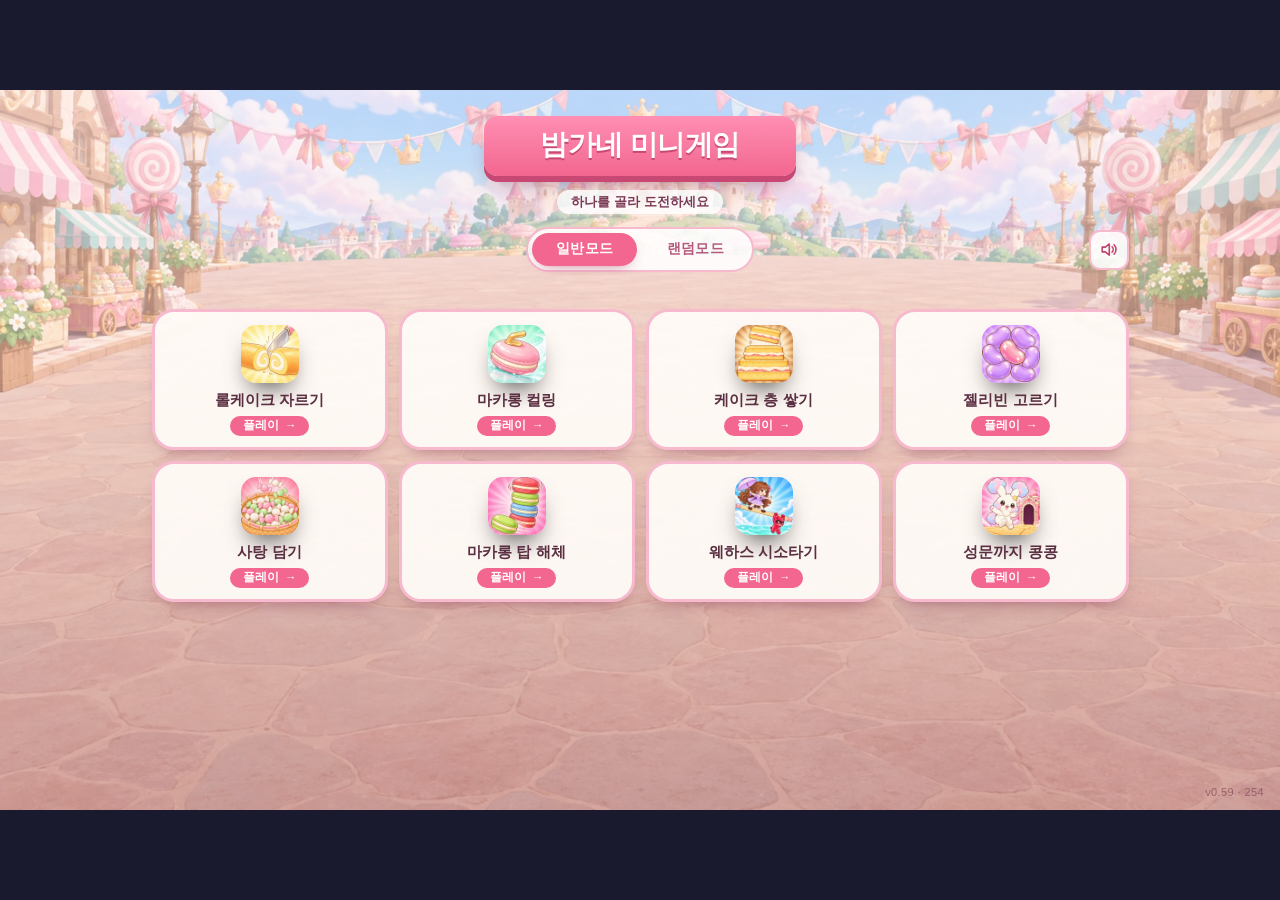
==== commit 6697a7c9: "배포 1.18 — 시소타기 · 성문까지 콩콩 효과음 크기를 역할별로 - 남은 합성음 28개를 역할별 목표 크기로 (기준 = 배포 6종 행동 효과음 평균):   실패 순간 0dB ·" ====
--- a/index.html
+++ b/index.html
@@ -9,7 +9,7 @@
 <meta http-equiv="cache-control" content="no-cache">
 <link rel="icon" href="data:image/svg+xml,%3Csvg xmlns='http://www.w3.org/2000/svg' viewBox='0 0 32 32'%3E%3Crect width='32' height='32' rx='7' fill='%231a1a2e'/%3E%3Ccircle cx='16' cy='16' r='8.5' fill='none' stroke='%23ec4899' stroke-width='3'/%3E%3Ccircle cx='16' cy='16' r='2.5' fill='%23ec4899'/%3E%3C/svg%3E">
 <title>밤가네 미니게임</title>
-<link rel="stylesheet" href="common.css?v=251">
+<link rel="stylesheet" href="common.css?v=254">
 <style>
   /* 무대는 잘라 내기만 하고 스크롤이 없다. 목록은 게임이 늘수록 길어지므로
      이 칸만 굴러가게 해 둔다. 아래쪽에 여백을 둬야 마지막 줄이 바닥에 붙지 않는다. */
@@ -137,7 +137,7 @@
      사용자 조정 (2026-10-09): 안내 문구는 그대로, 플레이 표시와 카드 테두리는 게임마다 다른 색을 빼고
      **분홍 하나로 통일**. 그래서 카드에 게임별 색(--accent-1/2)을 물들이던 tinted 층을 끈다.
      배경 그림: assets/_hub/hub-bg.webp (왕관 축제 광장). 화면 장식만 바꾼다 — 목록·모드·랜덤 동작은 그대로. */
-  .stage { background: url('assets/_hub/hub-bg.webp?v=251') center / cover no-repeat; }
+  .stage { background: url('assets/_hub/hub-bg.webp?v=254') center / cover no-repeat; }
   .stage::before { content: ""; position: absolute; inset: 0; pointer-events: none;
                    background: linear-gradient(180deg, rgba(255,240,246,.55), rgba(255,240,246,.25) 40%,
                                                        rgba(120,50,80,.25)); }
@@ -209,8 +209,8 @@
   </div>
 </div></div>
 
-<script src="common.js?v=251"></script>
-<script src="sound.js?v=251"></script>
+<script src="common.js?v=254"></script>
+<script src="sound.js?v=254"></script>
 <script>
 "use strict";
 
@@ -220,21 +220,21 @@
 // 2D 로 바꾼 게임부터 하나씩 그림을 붙여 나간다.
 const GAMES = [
   { file: "ricecut.html",   name: "롤케이크 자르기",       c1: "#ec4899", c2: "#e11d48", icon: "knife",
-    img: "assets/_icons/ricecut-sweets.webp?v=251" },
+    img: "assets/_icons/ricecut-sweets.webp?v=254" },
   { file: "curling.html",   name: "마카롱 컬링",     c1: "#f59e0b", c2: "#ea580c", icon: "target",
-    img: "assets/_icons/curling-sweets.webp?v=251" },
+    img: "assets/_icons/curling-sweets.webp?v=254" },
   { file: "stack.html",     name: "케이크 층 쌓기",       c1: "#0ea5e9", c2: "#4f46e5", icon: "stack",
-    img: "assets/_icons/stack-sweets.webp?v=251" },
+    img: "assets/_icons/stack-sweets.webp?v=254" },
   { file: "oddone.html",    name: "젤리빈 고르기",       c1: "#14b8a6", c2: "#0d9488", icon: "odd",
-    img: "assets/_icons/oddone-sweets.webp?v=251" },
+    img: "assets/_icons/oddone-sweets.webp?v=254" },
   { file: "fill.html",      name: "사탕 담기",       c1: "#fb7185", c2: "#e11d48", icon: "basket",
-    img: "assets/_icons/fill-candy.webp?v=251" },
+    img: "assets/_icons/fill-candy.webp?v=254" },
   { file: "tower.html",     name: "마카롱 탑 해체",    c1: "#34d399", c2: "#059669", icon: "tower",
-    img: "assets/_icons/tower-sweets.webp?v=251" },
+    img: "assets/_icons/tower-sweets.webp?v=254" },
   { file: "seesaw.html",    name: "웨하스 시소타기", c1: "#a78bfa", c2: "#7c3aed", icon: "seesaw",
-    img: "assets/_icons/seesaw-sweets.webp?v=251" },
+    img: "assets/_icons/seesaw-sweets.webp?v=254" },
   { file: "crossing.html",  name: "성문까지 콩콩",   c1: "#f9a8d4", c2: "#db2777", icon: "gate",
-    img: "assets/_icons/crossing-sweets.webp?v=251" },
+    img: "assets/_icons/crossing-sweets.webp?v=254" },
 ];
 
 // 아이콘은 선으로만 그린다. 배경 타일 색이 게임을 구분해 준다.
